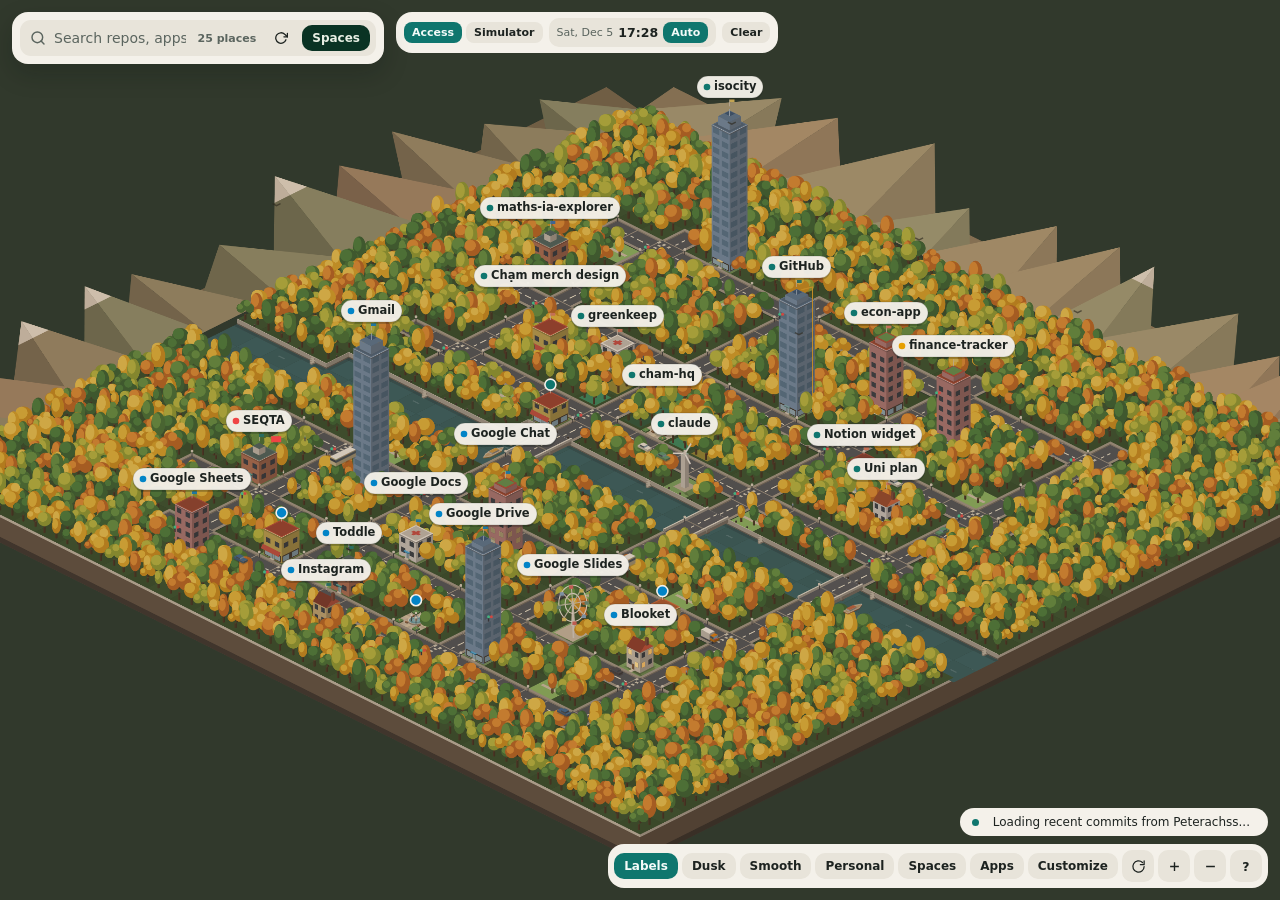
==== index.html @ 12a18b1b "fix: restore full tree coverage with stable, varied trees - Forest tiles get all five trees again (t" ====
<!DOCTYPE html>
<html lang="en">
<head>
  <meta charset="UTF-8" />
  <meta name="viewport" content="width=device-width, initial-scale=1.0, viewport-fit=cover" />
  <meta name="theme-color" content="#0f766e" />
  <title>Workspace City, GitHub &amp; Google Maps Studio</title>
  <meta name="description" content="Interactive isometric city workspace uniting GitHub repositories, Google apps, study tools, live simulation, and PWA offline support." />
  <meta property="og:title" content="Workspace City, GitHub &amp; Google Maps Studio" />
  <meta property="og:description" content="Explore GitHub repos, Google apps, live commits, bots, traffic simulation, and economy on a sharp 32x32 isometric city." />
  <meta property="og:type" content="website" />
  <link rel="manifest" href="manifest.webmanifest" />
  <link rel="dns-prefetch" href="https://docs.google.com" />
  <link rel="dns-prefetch" href="https://mail.google.com" />
  <link rel="dns-prefetch" href="https://calendar.google.com" />
  <link rel="dns-prefetch" href="https://learn.ishcmc.edu.vn" />
  <link rel="dns-prefetch" href="https://web.toddleapp.com" />
  <link rel="dns-prefetch" href="https://web.goodnotes.com" />
  <link rel="dns-prefetch" href="https://dashboard.blooket.com" />
  <link rel="dns-prefetch" href="https://github.com" />
  <link rel="dns-prefetch" href="https://econ-app-bice.vercel.app" />
  <link rel="icon" href="icon.svg" type="image/svg+xml" />
  <link rel="stylesheet" href="city.css?v=105" />
</head>
<body>
  <main class="app">
    <canvas id="stage" aria-label="Interactive workspace city map. Drag to pan, scroll to zoom, click any building or label to open it."></canvas>

    <section class="search-dock ui-chrome" aria-label="Workspace search and filters">
      <div class="search-bar">
        <svg class="search-icon" width="16" height="16" viewBox="0 0 24 24" fill="none" stroke="currentColor" stroke-width="2.2" stroke-linecap="round" stroke-linejoin="round" aria-hidden="true"><circle cx="11" cy="11" r="8"/><line x1="21" y1="21" x2="16.65" y2="16.65"/></svg>
        <input id="repoSearch" type="search" placeholder="Search repos, apps, commits..." autocomplete="off" aria-label="Search repositories, apps, commits, and issues" />
        <button id="clearSearch" class="chip icon tiny" type="button" aria-label="Clear search" hidden>
          <svg width="14" height="14" viewBox="0 0 24 24" fill="none" stroke="currentColor" stroke-width="2.2" aria-hidden="true"><line x1="18" y1="6" x2="6" y2="18"/><line x1="6" y1="6" x2="18" y2="18"/></svg>
        </button>
        <span id="repoCount" class="repo-count tnum">20 places</span>
        <button id="syncBtn" class="chip icon tiny sync-wrap" type="button" aria-label="Refresh live GitHub and weather data" title="Sync GitHub and weather">
          <svg width="14" height="14" viewBox="0 0 24 24" fill="none" stroke="currentColor" stroke-width="2.2" stroke-linecap="round" stroke-linejoin="round" aria-hidden="true"><polyline points="23 4 23 10 17 10"/><path d="M20.49 15a9 9 0 1 1-2.12-9.36L23 10"/></svg>
          <span id="notifBadge" class="notif-badge" hidden>0</span>
        </button>
        <button id="wsTopBtn" class="chip small ws-dock" type="button" title="Open your workspaces (Ctrl+K to jump anywhere)">Spaces</button>
      </div>

      <div id="searchResults" class="search-results" role="listbox" aria-label="Matching items" hidden></div>
    </section>

    <header class="sim-pill ui-chrome" aria-label="City clock, weather, and simulation status">
      <div class="mode-switch" role="group" aria-label="App mode">
        <button class="chip tiny mode-btn" type="button" data-mode="access" aria-pressed="true" title="Access mode: search, links and the city map">Access</button>
        <button class="chip tiny mode-btn" type="button" data-mode="sim" aria-pressed="false" title="Simulator mode: economy and building tools">Simulator</button>
      </div>
      <div class="sim-group">
        <span id="dateText" class="sim-meta tnum">Mon, Nov 11</span>
        <span id="clockText" class="sim-val tnum">17:24</span>
        <button id="autoTimeBtn" class="chip tiny" type="button" aria-pressed="true" title="Cycle between Auto Day/Night and Real Time clock">Auto</button>
      </div>
      <button id="weatherBtn" class="chip tiny" type="button" title="Toggle or refresh weather">Clear</button>
      <div class="sim-group sim-only">
        <span class="sim-meta">Funds</span>
        <span id="sMoney" class="sim-val tnum">$5,000</span>
      </div>
      <div class="sim-group sim-only">
        <span class="sim-meta">Pop</span>
        <span id="sPop" class="sim-val tnum">0</span>
      </div>
      <button id="econBtn" class="chip tiny sim-only" type="button" aria-expanded="false" aria-controls="econPop">Economy</button>
      <div class="speed-group sim-only" role="group" aria-label="Simulation speed">
        <button class="chip tiny speed-btn" type="button" data-speed="0" aria-pressed="false" aria-label="Pause simulation">Pause</button>
        <button class="chip tiny speed-btn" type="button" data-speed="1" aria-pressed="true">1x</button>
        <button class="chip tiny speed-btn" type="button" data-speed="2" aria-pressed="false">2x</button>
        <button class="chip tiny speed-btn" type="button" data-speed="5" aria-pressed="false">5x</button>
        <button id="stepBtn" class="chip tiny" type="button" title="Step one simulation tick">Step</button>
      </div>
    </header>


    <aside id="buildBar" class="build-bar sim-only ui-chrome" aria-label="Building tools">
      <span class="stat-label">Build</span>
      <div class="tool-grid">
        <button class="chip small tool-btn" type="button" data-tool="select" aria-pressed="true">Select</button>
        <button class="chip small tool-btn" type="button" data-tool="road" aria-pressed="false">Road $20</button>
        <button class="chip small tool-btn" type="button" data-tool="house" aria-pressed="false">Villa $120</button>
        <button class="chip small tool-btn" type="button" data-tool="shop" aria-pressed="false">Studio $200</button>
        <button class="chip small tool-btn" type="button" data-tool="apt" aria-pressed="false">Apts $400</button>
        <button class="chip small tool-btn" type="button" data-tool="office" aria-pressed="false">Tower $800</button>
        <button class="chip small tool-btn" type="button" data-tool="park" aria-pressed="false">Park $60</button>
        <button class="chip small tool-btn" type="button" data-tool="forest" aria-pressed="false">Trees $15</button>
        <button class="chip small tool-btn" type="button" data-tool="upgrade" aria-pressed="false">Upgrade</button>
        <button class="chip small tool-btn" type="button" data-tool="bulldoze" aria-pressed="false">Bulldoze</button>
      </div>
      <p id="buildHint" class="build-hint">Pick a tool, then click or drag on the map.</p>
    </aside>

    <div id="commitTicker" class="ticker-bar ui-chrome" aria-label="Live GitHub commit feed">
      <span class="ticker-dot" aria-hidden="true"></span>
      <button id="tickerLink" class="ticker-btn" type="button">Loading recent commits from Peterachss...</button>
    </div>

    <div id="launchPop" class="launch-pop ui-chrome" data-open="false" role="dialog" aria-label="Open Google and study apps">
      <p id="launchNote" class="stat-label"></p>
      <div id="launchGrid" class="launch-grid"></div>
    </div>

    <section class="map-controls ui-chrome" aria-label="Map, camera, and workspace tools">
      <button id="labelsBtn" class="chip small" type="button" aria-pressed="true">Labels</button>
      <button id="lightBtn" class="chip small" type="button" title="Switch between Dusk, Day and Night">Dusk</button>
      <button id="smoothBarBtn" class="chip small" type="button" aria-pressed="false" title="Smooth mode: steady 30 fps and lighter graphics. Use if the map stutters.">Smooth</button>
      <button id="acctBtn" class="chip small" type="button" aria-pressed="false" title="Switch Google account">Personal</button>
      <button id="wsBtn" class="chip small" type="button" aria-expanded="false" aria-controls="wsPop" title="Workspaces: saved links, tasks and notes (Ctrl+K to jump anywhere)">Spaces</button>
      <button id="launchBtn" class="chip small" type="button" aria-expanded="false" aria-controls="launchPop">Apps</button>
      <button id="customBtn" class="chip small" type="button" aria-expanded="false" aria-controls="customPop">Customize</button>
      <button id="rotBtn" class="chip icon" type="button" aria-label="Rotate map 90 degrees" title="Rotate view (R / Q)">
        <svg width="15" height="15" viewBox="0 0 24 24" fill="none" stroke="currentColor" stroke-width="2" stroke-linecap="round" stroke-linejoin="round" aria-hidden="true"><path d="M21 12a9 9 0 1 1-2.64-6.36"/><polyline points="21 3 21 9 15 9"/></svg>
      </button>
      <button id="zoomIn" class="chip icon" type="button" aria-label="Zoom in" title="Zoom in (+)">
        <svg width="15" height="15" viewBox="0 0 24 24" fill="none" stroke="currentColor" stroke-width="2.2" aria-hidden="true"><line x1="12" y1="5" x2="12" y2="19"/><line x1="5" y1="12" x2="19" y2="12"/></svg>
      </button>
      <button id="zoomOut" class="chip icon" type="button" aria-label="Zoom out" title="Zoom out (-)">
        <svg width="15" height="15" viewBox="0 0 24 24" fill="none" stroke="currentColor" stroke-width="2.2" aria-hidden="true"><line x1="5" y1="12" x2="19" y2="12"/></svg>
      </button>
      <button id="helpBtn" class="chip icon" type="button" aria-label="Keyboard shortcuts" title="Shortcuts (?)">?</button>
    </section>

    <button id="exitPhotoBtn" class="chip primary exit-photo" type="button" hidden>Exit photo mode</button>

    <aside id="inspectCard" class="pop inspect-card ui-chrome" role="dialog" aria-label="Building workspace" data-open="false">
      <div class="inspect-head">
        <div class="inspect-title-wrap">
          <h2 id="inspTitle">Workspace</h2>
          <p id="inspSub" class="insp-sub"></p>
        </div>
        <button id="inspClose" class="chip icon tiny" type="button" aria-label="Close workspace panel">
          <svg width="15" height="15" viewBox="0 0 24 24" fill="none" stroke="currentColor" stroke-width="2.2" aria-hidden="true"><line x1="18" y1="6" x2="6" y2="18"/><line x1="6" y1="6" x2="18" y2="18"/></svg>
        </button>
      </div>

      <p id="inspDesc" class="insp-body"></p>

      <div id="accountRow" class="account-row" hidden>
        <span class="stat-label">Google account</span>
        <div class="acct-pills" role="group" aria-label="Account index">
          <button class="chip tiny acct-btn" type="button" data-acct="0">Personal</button>
          <button class="chip tiny acct-btn" type="button" data-acct="1">School</button>
        </div>
        <span id="acctNote" class="stat-label"></span>
      </div>

      <div class="insp-actions-primary">
        <a id="inspWeb" class="chip small primary link-btn" href="#" target="_blank" rel="noopener noreferrer">Open live site</a>
        <a id="inspEditor" class="chip small link-btn" href="#" target="_blank" rel="noopener noreferrer">Open vscode.dev</a>
        <a id="inspGit" class="chip small link-btn" href="#" target="_blank" rel="noopener noreferrer">GitHub</a>
        <button id="inspCopy" class="chip small" type="button">Copy link</button>
        <button id="inspCutBtn" class="chip small" type="button" aria-pressed="false">Cutaway</button>
        <button id="inspEditBtn" class="chip small" type="button" aria-expanded="false" aria-controls="inspEditBox">Edit</button>
      </div>

      <form id="inspEditBox" class="edit-box" hidden>
        <div class="edit-grid">
          <label class="edit-field">
            <span class="stat-label">Label name</span>
            <input id="editName" class="field-input" type="text" required />
          </label>
          <label class="edit-field">
            <span class="stat-label">Main URL</span>
            <input id="editWeb" class="field-input" type="url" placeholder="https://..." />
          </label>
          <label class="edit-field">
            <span class="stat-label">Quick URL</span>
            <input id="editAlt" class="field-input" type="url" placeholder="https://..." />
          </label>
          <div class="field-row">
            <label class="edit-field grow">
              <span class="stat-label">Building style</span>
              <select id="editStyle" class="repo-select">
                <option value="office">Tower</option>
                <option value="apt">Vault Tower</option>
                <option value="school">Research Hall</option>
                <option value="clinic">Terrace Hub</option>
                <option value="shop">Studio</option>
                <option value="plaza">Civic Plaza</option>
                <option value="house">Villa</option>
                <option value="windmill">Lab Mill</option>
                <option value="wheel">Wheel Studio</option>
              </select>
            </label>
            <label class="edit-field">
              <span class="stat-label">Color</span>
              <input id="editColor" class="color-input" type="color" value="#7fa6c9" />
            </label>
          </div>
          <div class="field-row">
            <button id="editSaveBtn" class="chip small primary" type="submit">Save</button>
            <button id="editResetColor" class="chip small" type="button">Default color</button>
            <button id="editDeleteBtn" class="chip small danger" type="button" hidden>Remove</button>
          </div>
        </div>
      </form>

      <div id="inspMetrics" class="metrics-strip"></div>

      <div class="tabs-bar four" role="tablist" aria-label="Workspace details">
        <button class="tab-btn" type="button" role="tab" data-tab="overview" aria-selected="true">Overview</button>
        <button id="tab2Btn" class="tab-btn" type="button" role="tab" data-tab="second" aria-selected="false">Activity</button>
        <button id="tab3Btn" class="tab-btn" type="button" role="tab" data-tab="third" aria-selected="false">Files</button>
        <button id="tab4Btn" class="tab-btn" type="button" role="tab" data-tab="fourth" aria-selected="false">Issues</button>
      </div>

      <div id="tabOverview" class="tab-panel" role="tabpanel">
        <div id="localStudyBox" class="custom-group" hidden></div>

        <div class="bots-box">
          <div class="bots-head">
            <span class="stat-label">Active bots</span>
            <span id="botsLive" class="bots-live">Live</span>
          </div>
          <div id="inspBots" class="bots-list"></div>
        </div>

        <div id="langBarBox" class="custom-group" hidden>
          <span class="stat-label">Language breakdown</span>
          <div id="langBar" class="lang-bar"></div>
          <div id="langLegend" class="lang-legend"></div>
        </div>

        <div id="sparkBox" class="custom-group" hidden>
          <span class="stat-label">Recent commit cadence</span>
          <div id="sparkWrap"></div>
        </div>

        <div id="inspCloneBox" class="clone-box">
          <span class="stat-label">Quick clone</span>
          <code id="inspCloneCode" class="clone-code"></code>
        </div>
      </div>

      <div id="tabSecond" class="tab-panel" role="tabpanel" hidden>
        <div id="branchBar" class="field-row" hidden>
          <label class="edit-field grow">
            <span class="stat-label">Branch</span>
            <select id="branchSelect" class="repo-select"></select>
          </label>
        </div>
        <div id="inspSecondList" class="detail-list"></div>
      </div>

      <div id="tabThird" class="tab-panel" role="tabpanel" hidden>
        <form id="pinBookmarkForm" class="bookmark-form" hidden>
          <input id="bmLabel" class="field-input" type="text" placeholder="Pin label (e.g. Bio IA draft)" required />
          <input id="bmUrl" class="field-input" type="url" placeholder="https://docs.google.com/..." required />
          <button class="chip small primary" type="submit">Pin</button>
        </form>
        <div id="readmeBox" class="readme-box" hidden></div>
        <div id="inspThirdList" class="detail-list"></div>
      </div>

      <div id="tabFourth" class="tab-panel" role="tabpanel" hidden>
        <form id="deadlineForm" class="bookmark-form" hidden>
          <input id="dlTitle" class="field-input" type="text" placeholder="Homework / deadline..." required />
          <input id="dlDate" class="field-input" type="text" placeholder="Due (e.g. Thu 14)" required />
          <button class="chip small primary" type="submit">Add flag</button>
        </form>
        <div id="inspFourthList" class="detail-list"></div>
      </div>
    </aside>

    <section id="econPop" class="pop side-pop ui-chrome" role="dialog" aria-label="Economy, needs, goals, and events" data-open="false">
      <div class="inspect-head">
        <h2>City simulation &amp; economy</h2>
        <button class="chip icon tiny pop-close" data-target="econPop" data-btn="econBtn" type="button" aria-label="Close economy panel">
          <svg width="14" height="14" viewBox="0 0 24 24" fill="none" stroke="currentColor" stroke-width="2.2" aria-hidden="true"><line x1="18" y1="6" x2="6" y2="18"/><line x1="6" y1="6" x2="18" y2="18"/></svg>
        </button>
      </div>
      <div id="econStats" class="detail-list"></div>
      <div id="needsMeters" class="custom-group"></div>
      <div id="eventCard" class="custom-group" hidden></div>
      <div class="custom-group">
        <span class="stat-label">Bot productivity leaderboard</span>
        <div id="leaderboardList" class="detail-list"></div>
      </div>
      <div class="custom-group">
        <span class="stat-label">City goals &amp; achievements</span>
        <div id="goalsList" class="detail-list"></div>
      </div>
      <div class="custom-group">
        <span class="stat-label">Disasters &amp; dispatch</span>
        <div class="field-row">
          <button class="chip tiny danger disaster-btn" type="button" data-disaster="storm">Storm</button>
          <button class="chip tiny danger disaster-btn" type="button" data-disaster="power">Power cut</button>
          <button class="chip tiny danger disaster-btn" type="button" data-disaster="bugs">Bug alert</button>
          <button id="repairBtn" class="chip tiny primary" type="button">Dispatch truck</button>
        </div>
      </div>
    </section>

    <section id="citiesPop" class="pop side-pop ui-chrome" role="dialog" aria-label="Saved cities, sharing, and exports" data-open="false">
      <div class="inspect-head">
        <h2>Cities &amp; export</h2>
        <button class="chip icon tiny pop-close" data-target="citiesPop" data-btn="citiesBtn" type="button" aria-label="Close cities panel">
          <svg width="14" height="14" viewBox="0 0 24 24" fill="none" stroke="currentColor" stroke-width="2.2" aria-hidden="true"><line x1="18" y1="6" x2="6" y2="18"/><line x1="6" y1="6" x2="18" y2="18"/></svg>
        </button>
      </div>
      <div id="slotList" class="detail-list"></div>
      <div class="more-grid">
        <button id="shareLinkBtn" class="chip small primary" type="button">Copy share link</button>
        <button id="pngBtn" class="chip small" type="button">PNG screenshot</button>
        <button id="pngTransBtn" class="chip small" type="button">Transparent PNG</button>
        <button id="timelapseBtn" class="chip small" type="button">Record timelapse</button>
        <button id="exportBtn" class="chip small" type="button">Export JSON</button>
        <button id="importBtn" class="chip small" type="button">Import JSON</button>
        <button id="resetBtn" class="chip small danger" type="button">Reset layout</button>
        <input id="importFile" type="file" accept=".json,application/json" hidden />
      </div>
    </section>

    <section id="customPop" class="pop side-pop ui-chrome" role="dialog" aria-label="Customize workspace city" data-open="false">
      <div class="inspect-head">
        <h2>Customize &amp; look</h2>
        <button class="chip icon tiny pop-close" data-target="customPop" data-btn="customBtn" type="button" aria-label="Close customize panel">
          <svg width="14" height="14" viewBox="0 0 24 24" fill="none" stroke="currentColor" stroke-width="2.2" aria-hidden="true"><line x1="18" y1="6" x2="6" y2="18"/><line x1="6" y1="6" x2="18" y2="18"/></svg>
        </button>
      </div>
      <div class="custom-group">
        <span class="stat-label">Map theme</span>
        <div id="themeRow" class="theme-grid" role="group" aria-label="Map biome themes">
          <button class="filter-chip theme-btn" type="button" data-theme="dark" aria-pressed="false">Dark</button>
          <button class="filter-chip theme-btn" type="button" data-theme="forest" aria-pressed="false">Forest</button>
          <button class="filter-chip theme-btn" type="button" data-theme="autumn" aria-pressed="true">Autumn</button>
          <button class="filter-chip theme-btn" type="button" data-theme="sakura" aria-pressed="false">Sakura</button>
          <button class="filter-chip theme-btn" type="button" data-theme="desert" aria-pressed="false">Desert</button>
          <button class="filter-chip theme-btn" type="button" data-theme="snow" aria-pressed="false">Snow</button>
        </div>
      </div>

      <div class="custom-group">
        <span class="stat-label">Time of day</span>
        <input id="clockSlider" type="range" min="0" max="24" step="0.05" value="17.4" aria-label="Adjust time of day" />
        <div class="more-grid">
          <button id="realTimeBtn" class="chip small" type="button" aria-pressed="false">Real-time clock</button>
          <button id="localWeatherBtn" class="chip small" type="button">Local weather</button>
        </div>
      </div>

      <div class="custom-group">
        <span class="stat-label">Google accounts</span>
        <label class="edit-field"><span class="stat-label">Personal Google email</span>
          <input id="acctEmailP" class="field-input" type="email" placeholder="you@gmail.com" autocomplete="off" /></label>
        <label class="edit-field"><span class="stat-label">School Google email</span>
          <input id="acctEmailS" class="field-input" type="email" placeholder="you@school.edu" autocomplete="off" /></label>
        <p class="stat-label">Saved only in this browser. Makes Personal and School always open the right account.</p>
        <div class="more-grid">
          <button id="swapAcctBtn" class="chip small" type="button" aria-pressed="false" title="Turn on if your personal Google account is the second one you signed in to in this browser">Personal is my 2nd sign-in</button>
        </div>
      </div>

      <div class="custom-group">
        <span class="stat-label">Accessibility &amp; audio</span>
        <div class="more-grid">
          <button id="darkModeBtn" class="chip small" type="button" aria-pressed="false">Dark UI</button>
          <button id="cbModeBtn" class="chip small" type="button" aria-pressed="false">Color-blind</button>
          <button id="largeTextBtn" class="chip small" type="button" aria-pressed="false">Larger text</button>
          <button id="ghostBtn" class="chip small" type="button" aria-pressed="false">Ghost town</button>
          <button id="smoothBtn" class="chip small" type="button" aria-pressed="false" title="Steady 30 fps with lighter graphics. Use if the map stutters.">Smooth mode</button>
          <button id="agentsBtn" class="chip small" type="button" aria-pressed="true">Agents &amp; traffic</button>
          <button id="soundBtn" class="chip small" type="button" aria-pressed="false">Sound off</button>
          <button id="musicBtn" class="chip small" type="button" aria-pressed="false">Calm music</button>
          <button id="heatBtn" class="chip small" type="button" aria-pressed="true">Commit heatmap</button>
        </div>
      </div>

      <form id="addPlaceForm" class="custom-group">
        <span class="stat-label">Add building shortcut to map</span>
        <input id="addName" class="field-input" type="text" placeholder="Name (e.g. Google Drive)" required />
        <input id="addUrl" class="field-input" type="url" placeholder="URL (https://drive.google.com)" required />
        <div class="field-row">
          <select id="addDistrict" class="repo-select" aria-label="District bank">
            <option value="google">South Bank (Study)</option>
            <option value="github">North Bank (Projects)</option>
          </select>
          <select id="addBuilding" class="repo-select" aria-label="Building style">
            <option value="office">Tower</option>
            <option value="school">Research Hall</option>
            <option value="clinic">Terrace Hub</option>
            <option value="shop">Studio</option>
            <option value="plaza">Civic Plaza</option>
            <option value="house">Villa</option>
          </select>
        </div>
        <button class="chip small primary" type="submit">Add to city</button>
      </form>
    </section>

    <section id="comparePop" class="pop compare-pop ui-chrome" role="dialog" aria-label="Compare two repositories" data-open="false">
      <div class="inspect-head">
        <h2>Compare two repositories</h2>
        <button class="chip icon tiny pop-close" data-target="comparePop" data-btn="compareBtn" type="button" aria-label="Close compare panel">
          <svg width="14" height="14" viewBox="0 0 24 24" fill="none" stroke="currentColor" stroke-width="2.2" aria-hidden="true"><line x1="18" y1="6" x2="6" y2="18"/><line x1="6" y1="6" x2="18" y2="18"/></svg>
        </button>
      </div>
      <div class="field-row">
        <select id="cmpA" class="repo-select" aria-label="First repository"></select>
        <select id="cmpB" class="repo-select" aria-label="Second repository"></select>
      </div>
      <div id="cmpGrid" class="cmp-grid"></div>
    </section>

    <section id="helpPop" class="pop side-pop ui-chrome" role="dialog" aria-label="Keyboard shortcuts" data-open="false">
      <div class="inspect-head">
        <h2>Keyboard shortcuts</h2>
        <button class="chip icon tiny pop-close" data-target="helpPop" data-btn="helpBtn" type="button" aria-label="Close shortcuts panel">
          <svg width="14" height="14" viewBox="0 0 24 24" fill="none" stroke="currentColor" stroke-width="2.2" aria-hidden="true"><line x1="18" y1="6" x2="6" y2="18"/><line x1="6" y1="6" x2="18" y2="18"/></svg>
        </button>
      </div>
      <div id="helpList" class="detail-list"></div>
    </section>

    <section id="wsPop" class="wsn" role="dialog" aria-label="Workspaces" data-open="false">
      <aside id="wsSide" class="wsn-side"></aside>
      <div class="wsn-mainwrap"><div id="wsBody" class="wsn-body"></div></div>
      <button id="wsClose" class="wsn-close" type="button" aria-label="Close workspaces">x</button>
    </section>
    <div id="wsPalette" class="ws-palette" hidden role="dialog" aria-label="Command palette">
      <div class="ws-palbox ui-chrome">
        <input id="wsPalInput" type="text" autocomplete="off" placeholder="Jump to a workspace, link, building or action" aria-label="Command palette" />
        <div id="wsPalList" class="ws-pallist" role="listbox"></div>
      </div>
    </div>

    <div id="carToast" class="car-toast ui-chrome" role="status" hidden></div>
    <div id="tip" class="tip ui-chrome" role="status" hidden></div>
  </main>
  <script src="catalog.js?v=105"></script>
  <script src="city.js?v=105"></script>
  <script src="workspaces.js?v=105"></script>
</body>
</html>
---- city.css ----
:root {
  --surface: #f4f1ea;
  --surface-2: #e8e4da;
  --surface-3: #dcd7ca;
  --ink: #1d2320;
  --ink-muted: #5b655f;
  --accent: #0f766e;
  --accent-ink: #f4fbf9;
  --danger: #b4513f;
  --warn: #d9a21f;
  --ease: cubic-bezier(0.23, 1, 0.32, 1);
  --ui-scale: 1;
  font-family: system-ui, -apple-system, "Segoe UI", sans-serif;
  color: var(--ink);
}

:root[data-dark="true"] {
  --surface: #333D29;
  --surface-2: #3b4530;
  --surface-3: #414833;
  --ink: #E4E6D2;
  --ink-muted: #B6AD90;
  --accent: #A4AC86;
  --accent-ink: #2a3322;
  --danger: #936639;
  --warn: #A68A64;
}

/* dark UI: dark panels, plain dark buttons; teal fill = selected / on / main action */
:root[data-dark="true"] body { background: #262d1e; color: var(--ink); }
:root[data-dark="true"] .chip,
:root[data-dark="true"] .filter-chip,
:root[data-dark="true"] .edition-btn,
:root[data-dark="true"] .tab-btn,
:root[data-dark="true"] .preset-btn { background: #414833; color: #E4E6D2; box-shadow: none; }
:root[data-dark="true"] .chip:hover,
:root[data-dark="true"] .filter-chip:hover,
:root[data-dark="true"] .tab-btn:hover { background: #565e3f; }
:root[data-dark="true"] .chip[aria-pressed="true"],
:root[data-dark="true"] .chip.primary,
:root[data-dark="true"] .filter-chip[aria-pressed="true"],
:root[data-dark="true"] .tab-btn[aria-selected="true"],
:root[data-dark="true"] .edition-btn[aria-selected="true"] { background: #A4AC86; color: #2a3322; font-weight: 700; box-shadow: none; }
:root[data-dark="true"] .chip:disabled { opacity: 0.5; }
:root[data-dark="true"] .pop,
:root[data-dark="true"] .inspect-card,
:root[data-dark="true"] .search-dock,
:root[data-dark="true"] .sim-pill,
:root[data-dark="true"] .map-controls,
:root[data-dark="true"] .build-bar { background: #333D29; color: #E4E6D2; border-color: rgba(255, 255, 255, 0.07); }
:root[data-dark="true"] .search-bar,
:root[data-dark="true"] .search-results,
:root[data-dark="true"] .metrics-strip > *,
:root[data-dark="true"] .detail-row,
:root[data-dark="true"] .bot-row,
:root[data-dark="true"] .tabs-bar,
:root[data-dark="true"] .account-row,
:root[data-dark="true"] .field-input,
:root[data-dark="true"] select { background: #3b4530; color: #E4E6D2; }
:root[data-dark="true"] .insp-body, :root[data-dark="true"] .detail-sub, :root[data-dark="true"] .stat-label { color: #B6AD90; }
:root[data-dark="true"] input::placeholder { color: #94987b; }

:root[data-cb="true"] {
  --accent: #0072b2;
  --accent-ink: #f4f9fd;
  --danger: #d55e00;
  --warn: #e69f00;
}

:root[data-large="true"] {
  --ui-scale: 1.12;
}

* { box-sizing: border-box; margin: 0; }
[hidden] { display: none !important; }

html, body { height: 100%; overflow: hidden; background: #162b1f; }

.app {
  position: relative;
  height: 100dvh;
  width: 100%;
  padding: env(safe-area-inset-top) env(safe-area-inset-right) env(safe-area-inset-bottom) env(safe-area-inset-left);
  font-size: calc(13px * var(--ui-scale));
}

:root[data-photo="true"] .ui-chrome {
  opacity: 0 !important;
  pointer-events: none !important;
}

.exit-photo {
  position: absolute;
  top: max(12px, env(safe-area-inset-top));
  right: 12px;
  z-index: 8;
}

#stage {
  position: absolute;
  inset: 0;
  width: 100%;
  height: 100%;
  display: block;
  touch-action: none;
  cursor: grab;
}

.tnum, .stat-value { font-variant-numeric: tabular-nums; }

.search-dock, .sim-pill, .minimap-box, .ticker-bar, .map-controls, .tip, .car-toast, .pop {
  position: absolute;
  background: var(--surface);
  color: var(--ink);
  border-radius: 16px;
  transition: opacity 200ms var(--ease), transform 180ms var(--ease);
}

.search-dock {
  top: max(12px, env(safe-area-inset-top));
  left: 12px;
  width: 372px;
  max-width: calc(100% - 24px);
  padding: 8px;
  display: grid;
  gap: 6px;
  z-index: 4;
  box-shadow: 0 10px 24px rgba(10, 18, 14, 0.22);
}

.search-bar {
  display: flex;
  align-items: center;
  gap: 6px;
  background: var(--surface-2);
  border-radius: 11px;
  padding: 4px 6px 4px 10px;
}

.search-icon { color: var(--ink-muted); flex-shrink: 0; }

#repoSearch {
  appearance: none;
  border: 0;
  background: transparent;
  font: inherit;
  font-size: calc(14px * var(--ui-scale));
  color: var(--ink);
  width: 100%;
  min-width: 0;
  padding: 6px 2px;
}

#repoSearch::placeholder { color: var(--ink-muted); }
#repoSearch:focus { outline: none; }
#repoSearch::-webkit-search-cancel-button { display: none; }

.repo-count {
  font-size: calc(11px * var(--ui-scale));
  font-weight: 600;
  color: var(--ink-muted);
  white-space: nowrap;
  padding: 0 4px;
}

.sync-wrap { position: relative; }

.notif-badge {
  position: absolute;
  top: -4px;
  right: -4px;
  min-width: 15px;
  height: 15px;
  padding: 0 3px;
  border-radius: 99px;
  background: var(--danger);
  color: #fff;
  font-size: 9px;
  font-weight: 700;
  display: grid;
  place-items: center;
  font-variant-numeric: tabular-nums;
}

.filter-row {
  display: flex;
  flex-wrap: wrap;
  gap: 4px;
}

.filter-chip {
  appearance: none;
  border: 0;
  font: inherit;
  font-size: calc(11.5px * var(--ui-scale));
  font-weight: 600;
  color: var(--ink-muted);
  background: var(--surface-2);
  padding: 5px 9px;
  border-radius: 99px;
  cursor: pointer;
  transition: transform 120ms var(--ease), background-color 120ms var(--ease), color 120ms var(--ease);
}

.filter-chip[aria-pressed="true"] {
  background: var(--accent);
  color: var(--accent-ink);
}

.filter-chip:active { transform: scale(0.97); }

.search-results {
  display: grid;
  gap: 4px;
  max-height: min(300px, 42dvh);
  overflow-y: auto;
  padding-top: 2px;
}

.search-item {
  appearance: none;
  border: 0;
  font: inherit;
  text-align: left;
  width: 100%;
  display: grid;
  grid-template-columns: 10px 1fr auto;
  gap: 8px;
  align-items: center;
  padding: 8px 10px;
  background: var(--surface-2);
  border-radius: 10px;
  cursor: pointer;
  color: var(--ink);
  transition: background-color 120ms var(--ease), transform 120ms var(--ease);
}

.search-item:active { transform: scale(0.99); }
.search-item[aria-selected="true"] { background: var(--surface-3); }
.search-dot { width: 8px; height: 8px; border-radius: 99px; background: var(--accent); }
.search-dot.priv { background: var(--warn); }
.search-main { min-width: 0; display: grid; gap: 1px; }
.search-title { font-size: calc(13px * var(--ui-scale)); font-weight: 650; white-space: nowrap; overflow: hidden; text-overflow: ellipsis; }
.search-sub { font-size: calc(11px * var(--ui-scale)); color: var(--ink-muted); white-space: nowrap; overflow: hidden; text-overflow: ellipsis; }
.search-tag { font-size: calc(11px * var(--ui-scale)); font-weight: 600; color: var(--accent); white-space: nowrap; }

.sim-pill {
  top: max(12px, env(safe-area-inset-top));
  left: 396px;
  right: 12px;
  width: max-content;
  max-width: calc(100% - 408px);
  display: flex;
  align-items: center;
  gap: 6px;
  padding: 6px 8px;
  overflow-x: auto;
  z-index: 3;
}

.sim-group {
  display: flex;
  align-items: center;
  gap: 5px;
  padding: 4px 8px;
  background: var(--surface-2);
  border-radius: 10px;
  white-space: nowrap;
}

.sim-meta { font-size: calc(11px * var(--ui-scale)); color: var(--ink-muted); }
.sim-val { font-size: calc(12.5px * var(--ui-scale)); font-weight: 650; }
.speed-group, .preset-group, .acct-pills { display: flex; align-items: center; gap: 3px; }

.minimap-box {
  bottom: max(12px, env(safe-area-inset-bottom));
  left: 12px;
  padding: 5px;
  z-index: 3;
  box-shadow: 0 8px 20px rgba(10, 18, 14, 0.22);
}

#minimap {
  display: block;
  border-radius: 11px;
  cursor: pointer;
}

.ticker-bar {
  bottom: calc(max(12px, env(safe-area-inset-bottom)) + 52px);
  right: 12px;
  max-width: min(520px, calc(100% - 24px));
  display: flex;
  align-items: center;
  gap: 8px;
  padding: 6px 12px;
  z-index: 2;
}

.ticker-dot {
  width: 7px;
  height: 7px;
  border-radius: 99px;
  background: var(--accent);
  flex-shrink: 0;
  animation: botPulse 1.6s ease-in-out infinite;
}

.ticker-btn {
  appearance: none;
  border: 0;
  background: transparent;
  font: inherit;
  font-size: calc(12px * var(--ui-scale));
  color: var(--ink);
  text-align: left;
  cursor: pointer;
  white-space: nowrap;
  overflow: hidden;
  text-overflow: ellipsis;
}

.map-controls {
  bottom: max(12px, env(safe-area-inset-bottom));
  right: 12px;
  display: flex;
  align-items: center;
  gap: 4px;
  padding: 6px;
  max-width: calc(100% - 24px);
  overflow-x: auto;
  z-index: 3;
}

.chip {
  appearance: none;
  border: 0;
  font: inherit;
  font-size: calc(12.5px * var(--ui-scale));
  font-weight: 600;
  color: var(--ink);
  background: var(--surface-2);
  padding: 7px 11px;
  border-radius: 10px;
  cursor: pointer;
  white-space: nowrap;
  transition: transform 120ms var(--ease), background-color 120ms var(--ease);
}

.chip:active { transform: scale(0.97); }
.chip.icon { width: 32px; height: 32px; padding: 0; display: grid; place-items: center; flex-shrink: 0; }
.chip.icon.tiny { width: 26px; height: 26px; border-radius: 8px; flex-shrink: 0; }
.chip.tiny { padding: 4px 8px; font-size: calc(11px * var(--ui-scale)); border-radius: 8px; }
.chip.small { padding: 6px 10px; font-size: calc(12px * var(--ui-scale)); }
.chip[aria-pressed="true"], .chip.primary { background: var(--accent); color: var(--accent-ink); }
.chip.danger { background: var(--danger); color: #fff; }
.chip:disabled { opacity: 0.4; cursor: default; transform: none; }
.link-btn { text-decoration: none; display: inline-flex; align-items: center; gap: 5px; }

@media (hover: hover) and (pointer: fine) {
  .chip:hover:not([aria-pressed="true"]):not(:disabled):not(.primary):not(.danger) { background: var(--surface-3); }
  .chip.primary:hover { opacity: 0.92; }
  .filter-chip:hover:not([aria-pressed="true"]) { background: var(--surface-3); }
  .search-item:hover, .detail-row:hover { background: var(--surface-3); }
}

.tip, .car-toast {
  top: 0;
  left: 0;
  pointer-events: none;
  padding: 7px 11px;
  font-size: calc(12px * var(--ui-scale));
  line-height: 1.4;
  max-width: 260px;
  text-wrap: pretty;
  z-index: 6;
}

.car-toast {
  top: max(62px, calc(env(safe-area-inset-top) + 54px));
  left: 50%;
  transform: translateX(-50%);
  pointer-events: auto;
  max-width: 340px;
  box-shadow: 0 8px 22px rgba(10, 18, 14, 0.22);
}

.pop {
  padding: 14px;
  display: grid;
  gap: 10px;
  z-index: 5;
  opacity: 0;
  pointer-events: none;
  box-shadow: 0 12px 28px rgba(10, 18, 14, 0.24);
  transition: transform 180ms var(--ease), opacity 180ms var(--ease);
}

.pop[data-open="true"] {
  opacity: 1;
  transform: scale(1) translateY(0);
  pointer-events: auto;
}

.side-pop {
  bottom: calc(max(12px, env(safe-area-inset-bottom)) + 54px);
  right: 12px;
  width: 348px;
  max-width: calc(100% - 24px);
  max-height: calc(100dvh - 130px);
  overflow-y: auto;
  transform-origin: bottom right;
  transform: scale(0.95) translateY(4px);
}

.compare-pop {
  top: max(64px, calc(env(safe-area-inset-top) + 52px));
  left: 50%;
  width: 560px;
  max-width: calc(100% - 24px);
  max-height: calc(100dvh - 140px);
  overflow-y: auto;
  transform-origin: top center;
  transform: translateX(-50%) scale(0.96);
}

.compare-pop[data-open="true"] { transform: translateX(-50%) scale(1); }
.cmp-grid { display: grid; grid-template-columns: 1fr 1fr; gap: 8px; }
.cmp-col { display: grid; gap: 6px; padding: 10px; background: var(--surface-2); border-radius: 11px; align-content: start; }

.custom-group, .edit-box {
  display: grid;
  gap: 7px;
  padding: 10px;
  background: var(--surface-2);
  border-radius: 11px;
}

.theme-grid {
  display: grid;
  grid-template-columns: repeat(4, 1fr);
  gap: 4px;
}

.field-input {
  appearance: none;
  font: inherit;
  font-size: calc(13px * var(--ui-scale));
  color: var(--ink);
  background: var(--surface);
  border: 1px solid var(--surface-3);
  border-radius: 8px;
  padding: 7px 9px;
  width: 100%;
  min-width: 0;
}

.color-input {
  width: 44px;
  height: 32px;
  border: 1px solid var(--surface-3);
  border-radius: 8px;
  background: var(--surface);
  cursor: pointer;
  padding: 2px;
}

#clockSlider { width: 100%; accent-color: var(--accent); }
.field-row { display: flex; align-items: end; gap: 6px; flex-wrap: wrap; }
.field-row .grow, .grow { flex: 1; min-width: 0; }
.more-grid { display: grid; grid-template-columns: 1fr 1fr; gap: 6px; }

.inspect-card {
  top: max(62px, calc(env(safe-area-inset-top) + 52px));
  right: 12px;
  width: 404px;
  max-width: calc(100% - 24px);
  max-height: calc(100dvh - 154px);
  overflow-y: auto;
  align-content: start;
  transform-origin: top right;
  transform: scale(0.96) translateY(-4px);
}

.inspect-head { display: flex; align-items: flex-start; justify-content: space-between; gap: 10px; }
.inspect-head h2 { font-size: calc(17px * var(--ui-scale)); font-weight: 700; text-wrap: balance; word-break: break-word; }
.inspect-title-wrap { min-width: 0; }
.insp-sub { font-size: calc(12px * var(--ui-scale)); color: var(--ink-muted); margin-top: 2px; font-variant-numeric: tabular-nums; }
.insp-body { font-size: calc(13px * var(--ui-scale)); line-height: 1.45; color: var(--ink-muted); text-wrap: pretty; }

.account-row {
  display: flex;
  align-items: center;
  justify-content: space-between;
  gap: 8px;
  padding: 6px 9px;
  background: var(--surface-2);
  border-radius: 10px;
}

.insp-actions-primary { display: flex; flex-wrap: wrap; gap: 5px; }
.edit-grid { display: grid; gap: 8px; }
.edit-field { display: grid; gap: 4px; }

.metrics-strip {
  display: grid;
  grid-template-columns: repeat(4, 1fr);
  gap: 6px;
}

.metric-cell {
  background: var(--surface-2);
  border-radius: 10px;
  padding: 7px 8px;
  display: grid;
  gap: 2px;
}

.stat-label { font-size: calc(11px * var(--ui-scale)); color: var(--ink-muted); }
.metric-val { font-size: calc(13px * var(--ui-scale)); font-weight: 650; font-variant-numeric: tabular-nums; white-space: nowrap; overflow: hidden; text-overflow: ellipsis; }

.tabs-bar {
  display: grid;
  grid-template-columns: repeat(4, 1fr);
  gap: 4px;
  background: var(--surface-2);
  padding: 4px;
  border-radius: 11px;
}

.tab-btn {
  appearance: none;
  border: 0;
  font: inherit;
  font-size: calc(11.5px * var(--ui-scale));
  font-weight: 600;
  color: var(--ink-muted);
  background: transparent;
  padding: 6px 4px;
  border-radius: 8px;
  cursor: pointer;
  transition: background-color 120ms var(--ease), color 120ms var(--ease);
}

.tab-btn[aria-selected="true"] { background: var(--surface); color: var(--ink); }
.tab-panel { display: grid; gap: 10px; }

.bots-box, .clone-box {
  display: grid;
  gap: 7px;
  padding: 10px;
  background: var(--surface-2);
  border-radius: 11px;
}

.bots-head { display: flex; align-items: center; justify-content: space-between; }
.bots-live { font-size: calc(11px * var(--ui-scale)); font-weight: 600; color: var(--accent); display: inline-flex; align-items: center; gap: 5px; }
.bots-live::before { content: ""; width: 7px; height: 7px; border-radius: 99px; background: var(--accent); }
.bots-list, .detail-list { display: grid; gap: 6px; }

.bot-item {
  display: grid;
  grid-template-columns: 14px 1fr;
  gap: 8px;
  align-items: start;
  padding: 8px 9px;
  background: var(--surface);
  border-radius: 8px;
}

.bot-dot { width: 8px; height: 8px; border-radius: 99px; margin-top: 4px; background: var(--accent); animation: botPulse 1.4s ease-in-out infinite; }
.bot-dot.busy { background: var(--warn); }
.bot-dot.err { background: var(--danger); animation: none; }
.bot-name { font-size: calc(12px * var(--ui-scale)); font-weight: 650; }
.bot-task { font-size: calc(11px * var(--ui-scale)); color: var(--ink-muted); line-height: 1.35; text-wrap: pretty; word-break: break-word; }

@keyframes botPulse {
  0%, 100% { opacity: 1; transform: scale(1); }
  50% { opacity: 0.45; transform: scale(0.85); }
}

.lang-bar { height: 8px; border-radius: 99px; overflow: hidden; display: flex; gap: 2px; }
.lang-legend { display: flex; flex-wrap: wrap; gap: 8px; font-size: 11px; color: var(--ink-muted); }

.meter { display: grid; gap: 4px; }
.meter-top { display: flex; justify-content: space-between; font-size: 12px; }
.meter-track { height: 6px; background: var(--surface); border-radius: 99px; overflow: hidden; }
.meter-fill { height: 100%; background: var(--accent); border-radius: 99px; }

.clone-code {
  display: block;
  padding: 7px 9px;
  background: var(--surface);
  border-radius: 8px;
  font-size: 11px;
  color: var(--ink);
  overflow-x: auto;
  white-space: nowrap;
}

.readme-box {
  padding: 9px 10px;
  background: var(--surface-2);
  border-radius: 10px;
  font-size: 12px;
  line-height: 1.45;
  color: var(--ink-muted);
  white-space: pre-wrap;
  max-height: 140px;
  overflow-y: auto;
}

.pomo-display {
  font-size: 26px;
  font-weight: 700;
  font-variant-numeric: tabular-nums;
}

.note-area {
  min-height: 96px;
  resize: vertical;
  font: inherit;
  font-size: 13px;
  line-height: 1.45;
}

.repo-select {
  appearance: none;
  font: inherit;
  font-size: calc(12.5px * var(--ui-scale));
  font-weight: 600;
  color: var(--ink);
  background: var(--surface) url("data:image/svg+xml,%3Csvg xmlns='http://www.w3.org/2000/svg' width='12' height='12' viewBox='0 0 24 24' fill='none' stroke='%235b655f' stroke-width='2.4' stroke-linecap='round' stroke-linejoin='round'%3E%3Cpolyline points='6 9 12 15 18 9'/%3E%3C/svg%3E") no-repeat right 10px center;
  border: 1px solid var(--surface-3);
  border-radius: 8px;
  padding: 7px 28px 7px 10px;
  cursor: pointer;
  width: 100%;
  min-width: 0;
}

.detail-row {
  display: grid;
  gap: 3px;
  padding: 8px 10px;
  background: var(--surface-2);
  border-radius: 9px;
  text-decoration: none;
  color: var(--ink);
  transition: background-color 120ms var(--ease);
}

.bookmark-row { display: grid; grid-template-columns: 1fr auto; gap: 6px; align-items: center; }
.bookmark-form { display: grid; grid-template-columns: 1fr 1fr auto; gap: 6px; }
.detail-top { display: flex; align-items: center; justify-content: space-between; gap: 8px; }
.detail-title { font-size: calc(12px * var(--ui-scale)); font-weight: 600; overflow: hidden; text-overflow: ellipsis; white-space: nowrap; }
.detail-meta { font-size: calc(11px * var(--ui-scale)); color: var(--ink-muted); font-variant-numeric: tabular-nums; flex-shrink: 0; }
.detail-sub { font-size: calc(11px * var(--ui-scale)); color: var(--ink-muted); line-height: 1.35; }
.sha { font-size: 11px; color: var(--accent); background: var(--surface); padding: 1px 5px; border-radius: 4px; }

:focus-visible { outline: 2px solid var(--accent); outline-offset: 2px; }

@media (max-width: 1120px) and (min-width: 761px) {
  .inspect-card { top: max(148px, calc(env(safe-area-inset-top) + 140px)); max-height: calc(100dvh - 220px); }
  .car-toast { top: max(148px, calc(env(safe-area-inset-top) + 140px)); }
}

@media (max-width: 960px) {
  .sim-pill { top: max(96px, calc(env(safe-area-inset-top) + 88px)); left: 12px; right: 12px; width: auto; max-width: none; }
}

@media (max-width: 760px) {
  .search-dock { left: 12px; right: 12px; width: auto; max-width: none; }
  .filter-row { flex-wrap: nowrap; overflow-x: auto; scrollbar-width: none; }
  .filter-row::-webkit-scrollbar { display: none; }
  .filter-chip { white-space: nowrap; flex-shrink: 0; }
  .sim-pill { top: max(74px, calc(env(safe-area-inset-top) + 66px)); }
  .minimap-box, #rotBtn, .preset-group, #compareBtn { display: none; }
  .ticker-bar { left: 12px; right: 12px; max-width: none; bottom: calc(max(12px, env(safe-area-inset-bottom)) + 52px); }
  .map-controls { left: 12px; right: 12px; max-width: none; }
  .side-pop { left: 12px; right: 12px; width: auto; max-width: none; transform-origin: bottom center; }
  .bookmark-form { grid-template-columns: 1fr; }
  .cmp-grid { grid-template-columns: 1fr; }
  .inspect-card {
    top: auto;
    bottom: 0;
    left: 0;
    right: 0;
    width: 100%;
    max-width: none;
    max-height: 74dvh;
    border-radius: 18px 18px 0 0;
    padding-bottom: calc(16px + env(safe-area-inset-bottom));
    transform-origin: bottom center;
    transform: translateY(14px);
  }
  .inspect-card[data-open="true"] { transform: translateY(0); }
}

@media (prefers-reduced-motion: reduce) {
  .chip, .filter-chip, .search-item, .tab-btn, .detail-row, .pop, .ui-chrome { transition: none; }
  .bot-dot, .ticker-dot { animation: none; }
}







/* modes and build tools */
:root[data-mode="access"] .sim-only { display: none !important; }
.mode-switch { display: inline-flex; gap: 4px; }
.build-bar { position: fixed; left: 12px; top: 150px; z-index: 5; width: 176px; padding: 10px; border-radius: 14px; display: grid; gap: 8px; }
.tool-grid { display: grid; grid-template-columns: 1fr 1fr; gap: 6px; }
.tool-grid .chip { justify-content: center; text-align: center; padding: 7px 6px; font-size: 11.5px; }
.build-hint { margin: 0; font-size: 11.5px; line-height: 1.35; opacity: 0.75; }
@media (max-width: 760px) { .build-bar { width: 150px; top: 150px; } }


/* readability: brighter text, slightly larger small text (olive/brown scheme) */
:root[data-dark="true"] { --ink: #F2F3E4; --ink-muted: #D2CFB5; }
:root[data-dark="true"] .insp-body,
:root[data-dark="true"] .insp-sub,
:root[data-dark="true"] .detail-sub,
:root[data-dark="true"] .stat-label,
:root[data-dark="true"] .sim-meta,
:root[data-dark="true"] .repo-count,
:root[data-dark="true"] .metric-label,
:root[data-dark="true"] .metrics-strip span { color: #D2CFB5; }
:root[data-dark="true"] .inspect-head h2,
:root[data-dark="true"] .detail-title,
:root[data-dark="true"] .sim-val,
:root[data-dark="true"] .metrics-strip b,
:root[data-dark="true"] .metrics-strip strong { color: #F7F8EC; }
:root[data-dark="true"] .chip.small, :root[data-dark="true"] .tab-btn, :root[data-dark="true"] .filter-chip { font-size: 13px; }
:root[data-dark="true"] .chip.tiny { font-size: 12.5px; }
:root[data-dark="true"] .insp-body, :root[data-dark="true"] .detail-sub { font-size: 13px; line-height: 1.45; }
:root[data-dark="true"] .stat-label { font-size: 12px; letter-spacing: 0.02em; }


/* quick account switch + app launcher */
.launch-pop { position: fixed; right: 14px; bottom: 84px; z-index: 6; width: 250px; max-width: calc(100vw - 28px); padding: 12px; border-radius: 16px; background: var(--surface); color: var(--ink); box-shadow: 0 12px 32px rgba(8, 16, 12, 0.35); display: none; gap: 8px; }
.launch-pop[data-open="true"] { display: grid; }
.launch-grid { display: grid; grid-template-columns: 1fr 1fr; gap: 6px; }
.launch-grid .chip { justify-content: center; text-align: center; text-decoration: none; }


/* keep panels from overlapping each other */
.search-dock { z-index: 9; }
body:has(#searchResults:not([hidden])) .build-bar { visibility: hidden; }
.launch-pop { bottom: 120px; }
.side-pop { max-height: calc(100dvh - 300px); }
@media (min-width: 761px) { .side-pop { max-height: calc(100dvh - 240px); } }
@media (max-width: 760px) {
  .build-bar { top: 132px; }
  #customPop, #econPop, #citiesPop, #comparePop, #helpPop { top: 132px; bottom: 128px; max-height: none; }
}
@media (min-width: 761px) {
  #customPop, #econPop, #citiesPop, #comparePop, #helpPop { top: 100px; bottom: 120px; max-height: none; }
}


/* mobile: tidy bottom bar, lift the card above it, and avoid stacked panels */
body:has(.pop[data-open="true"]) .build-bar { visibility: hidden; }
@media (max-width: 760px) {
  #zoomIn, #zoomOut, #helpBtn { display: none; }
  .inspect-card { bottom: calc(max(12px, env(safe-area-inset-bottom)) + 52px); max-height: calc(100dvh - 190px); border-radius: 18px; left: 12px; right: 12px; width: auto; padding-bottom: 16px; }
  body:has(#inspectCard[data-open="true"]) .ticker-bar { display: none; }
}

@media (max-width: 760px) { .car-toast { top: auto; bottom: calc(max(12px, env(safe-area-inset-bottom)) + 104px); } }

/* ---- Workspaces (Workona-style) ---- */
.ws-pop { position: fixed; right: 14px; top: 64px; bottom: 84px; width: 360px; max-width: calc(100vw - 28px); overflow: hidden; grid-template-rows: auto 1fr; }
.ws-head-btns { display: flex; gap: 6px; align-items: center; }
.ws-body { overflow-y: auto; display: grid; gap: 10px; align-content: start; padding-right: 2px; }
.ws-tabs, .ws-actions { display: flex; flex-wrap: wrap; gap: 6px; }
.ws-add input, .ws-notes, .ws-palbox input { width: 100%; box-sizing: border-box; padding: 9px 11px; border-radius: 10px; border: 1px solid var(--surface-3); background: var(--surface-2); color: var(--ink); font: inherit; font-size: 13px; }
.ws-notes { resize: vertical; }
.ws-h { margin: 4px 0 0; font-size: 12px; letter-spacing: .06em; text-transform: uppercase; color: var(--ink-muted); }
.ws-list { display: grid; gap: 4px; }
.ws-row { display: flex; align-items: center; gap: 6px; }
.ws-main { flex: 1; min-width: 0; display: grid; text-align: left; gap: 1px; padding: 7px 10px; border-radius: 10px; border: 0; background: var(--surface-2); color: var(--ink); font: inherit; cursor: pointer; }
.ws-main:hover { background: var(--surface-3); }
.ws-title { font-size: 13px; font-weight: 600; overflow: hidden; text-overflow: ellipsis; white-space: nowrap; }
.ws-sub { font-size: 11px; color: var(--ink-muted); overflow: hidden; text-overflow: ellipsis; white-space: nowrap; }
.ws-task { flex: 1; font-size: 13px; }
.ws-task.done { text-decoration: line-through; color: var(--ink-muted); }
.ws-empty { margin: 0; font-size: 12px; color: var(--ink-muted); padding: 6px 2px; }
.ws-foot { margin-top: 4px; }
.ws-palette { position: fixed; inset: 0; z-index: 30; display: grid; justify-items: center; align-items: start; padding-top: 14vh; background: rgba(8, 16, 12, 0.45); }
.ws-palette[hidden] { display: none; }
.ws-palbox { width: min(560px, calc(100vw - 28px)); padding: 10px; border-radius: 16px; background: var(--surface); color: var(--ink); box-shadow: 0 16px 40px rgba(8, 16, 12, 0.45); display: grid; gap: 8px; }
.ws-pallist { max-height: min(50vh, 420px); overflow-y: auto; display: grid; gap: 2px; }
.pal-row { display: flex; justify-content: space-between; gap: 12px; align-items: baseline; text-align: left; padding: 8px 10px; border: 0; border-radius: 9px; background: transparent; color: var(--ink); font: inherit; font-size: 14px; cursor: pointer; }
.pal-row[aria-selected="true"] { background: var(--accent); color: var(--accent-ink); }
.pal-g { font-size: 11px; opacity: .7; white-space: nowrap; }
@media (max-width: 760px) { .ws-pop { left: 12px; right: 12px; width: auto; top: 90px; bottom: 120px; max-width: none; } }
.ws-pop { background: var(--surface); backdrop-filter: none; }

.ws-row[draggable="true"] { cursor: grab; }
.ws-row.dragging { opacity: .45; }
.ws-row.drop, .ws-list.drop, .ws-sechead.drop { outline: 2px dashed var(--accent); outline-offset: 2px; border-radius: 10px; }
.ws-sechead { display: flex; align-items: center; gap: 6px; margin-top: 4px; }
.ws-sectitle { flex: 1; text-align: left; background: transparent; border: 0; color: var(--ink-muted); font: inherit; font-size: 12px; font-weight: 700; letter-spacing: .05em; text-transform: uppercase; cursor: pointer; padding: 4px 2px; }
.ws-sec { max-width: 92px; font: inherit; font-size: 11px; padding: 4px; border-radius: 8px; border: 1px solid var(--surface-3); background: var(--surface-2); color: var(--ink); }

/* ---- Workspace screen (Workona-style, dark greens) ---- */
.wsn { --rail: #0a2010; --rail-hover: #0a3324; --rail-ink: #e8efe4; --rail-mute: #9fb5a4; --rail-accent: #3f9b6a; --ground: #f4f5f7; --panel: #fff; --ink: #172b4d; --mute: #6b778c; --line: #e4e7ec; --blue: #1a5fd0; --yellow: #f5b800; position: fixed; left: 0; top: 0; bottom: 0; width: min(900px, 60vw); z-index: 8; display: flex; visibility: hidden; opacity: 0; transform: translate3d(-32px, 0, 0); transition: transform .3s cubic-bezier(.16, 1, .3, 1), opacity .18s ease-out, visibility 0s linear .3s; background: var(--ground); color: var(--ink); box-shadow: 6px 0 24px rgba(0, 0, 0, 0.28); font: 15px/1.4 Roboto, system-ui, -apple-system, "Segoe UI", sans-serif; }
.wsn[data-open="true"] { visibility: visible; opacity: 1; transform: none; transition: transform .34s cubic-bezier(.16, 1, .3, 1), opacity .22s ease-out, visibility 0s; }
.wsn button { font: inherit; color: inherit; cursor: pointer; }
.wsn button:focus-visible, .wsn input:focus-visible, .wsn textarea:focus-visible, .wsn summary:focus-visible { outline: 2px solid var(--blue); outline-offset: 2px; }
/* dark rail */
.wsn-side { width: 220px; flex: none; background: var(--rail); color: var(--rail-ink); padding: 14px 0; display: flex; flex-direction: column; gap: 2px; overflow-y: auto; }
.wsn-brand { display: flex; align-items: center; gap: 10px; font-size: 24px; font-weight: 500; margin: 0 16px 18px; letter-spacing: -.01em; }
.wsn-logo { display: grid; place-items: center; width: 26px; height: 26px; background: var(--rail-accent); clip-path: polygon(0 0, 100% 0, 50% 100%); color: transparent; font-size: 0; }
.wsn-nav { text-align: left; background: transparent; border: 0; padding: 8px 16px; color: var(--rail-ink); font-size: 14px; }
.wsn-nav:hover, .wsn-space:hover { background: var(--rail-hover); }
.wsn-nav.small { font-size: 12px; color: var(--rail-mute); padding: 6px 16px; }
.wsn-sidehead { display: flex; justify-content: space-between; align-items: center; margin-top: 14px; padding: 4px 12px 4px 16px; color: var(--rail-mute); font-size: 16px; }
.wsn-plus { width: 28px; height: 28px; border-radius: 50%; border: 0; background: transparent; font-size: 22px; line-height: 1; color: var(--rail-ink); }
.wsn-plus:hover { background: var(--rail-hover); }
.wsn-spaces { display: grid; }
.wsn-space { text-align: left; background: transparent; border: 0; padding: 9px 16px 9px 44px; font-size: 14px; text-transform: uppercase; color: var(--rail-ink); border-left: 4px solid transparent; }
.wsn-space[aria-current="true"] { background: var(--rail-hover); border-left-color: var(--rail-accent); padding-left: 40px; }
.wsn-space.dim { opacity: .7; text-transform: none; }
.wsn-sidefoot { margin-top: auto; display: grid; }
/* light work area */
.wsn-mainwrap { flex: 1; min-width: 0; overflow-y: auto; background: var(--ground); }
.wsn-body { padding: 0 0 48px; display: grid; gap: 0; align-content: start; }
.wsn-top { display: flex; align-items: center; gap: 12px; padding: 10px 56px 8px 24px; }
.wsn-title { margin: 0 auto 0 0; font-size: 26px; font-weight: 400; text-transform: uppercase; cursor: text; color: var(--ink); }
.wsn-search { background: var(--panel); border: 1px solid var(--line); color: var(--ink); border-radius: 24px; padding: 11px 18px; font: inherit; min-width: 0; width: min(330px, 40%); cursor: pointer; }
.wsn-search::placeholder { color: var(--mute); }
.wsn-add input, .wsn-notes { background: var(--panel); border: 1px solid var(--line); color: var(--ink); border-radius: 4px; padding: 9px 12px; font: inherit; min-width: 0; }
.wsn-add input::placeholder { color: var(--mute); }
.wsn-add input { width: 100%; box-sizing: border-box; }
.wsn-notes { width: 100%; box-sizing: border-box; min-height: 340px; resize: vertical; padding: 14px; line-height: 1.55; }
.wsn-btn, .wsn-chipbtn { background: transparent; border: 0; border-radius: 4px; padding: 8px 10px; color: var(--blue); font-size: 14px; }
.wsn-btn:hover, .wsn-chipbtn:hover { background: #e9eef7; }
.wsn-btn.primary { background: var(--blue); color: #fff; }
.wsn-menu { position: relative; }
.wsn-menu summary { list-style: none; cursor: pointer; width: 32px; height: 32px; display: grid; place-items: center; border-radius: 50%; color: var(--mute); }
.wsn-menu summary:hover { background: #e9ebef; }
.wsn-menu summary::-webkit-details-marker { display: none; }
.wsn-create summary { width: auto; height: auto; padding: 11px 22px; border-radius: 24px; background: var(--panel); border: 1px solid var(--line); color: #3b4a63; font-weight: 500; letter-spacing: .08em; font-size: 14px; }
.wsn-create summary:hover { background: #fff; border-color: #cfd5de; }
.wsn-menulist { position: absolute; right: 0; top: calc(100% + 4px); z-index: 3; background: #fff; border-radius: 4px; padding: 6px 0; display: grid; min-width: 210px; box-shadow: 0 6px 20px rgba(23, 43, 77, .24); }
.wsn-menuitem { text-align: left; background: transparent; border: 0; padding: 9px 16px; }
.wsn-menuitem:hover { background: #f1f3f6; }
.wsn-tabs { display: flex; align-items: center; gap: 2px; border-bottom: 1px solid var(--line); padding: 0 24px; }
.wsn-tab { background: transparent; border: 0; padding: 12px 8px; margin-right: 8px; color: var(--mute); border-bottom: 2px solid transparent; margin-bottom: -1px; font-size: 15px; }
.wsn-tab:hover { color: var(--ink); }
.wsn-tab[aria-selected="true"] { color: var(--blue); border-bottom-color: var(--blue); }
.wsn-tabright { margin-left: auto; display: flex; align-items: center; gap: 2px; }
.wsn-content { padding: 24px 24px 0; }
.wsn-cols { display: grid; grid-template-columns: 1.3fr 1fr; gap: 32px; align-items: start; }
.wsn-col { display: grid; gap: 10px; align-content: start; min-height: 200px; }
.wsn-single { max-width: 640px; }
.wsn-colhead { display: flex; justify-content: space-between; align-items: center; padding: 2px 0 6px; }
.wsn-colhead h3 { margin: 0; font-size: 20px; font-weight: 400; color: var(--ink); }
.wsn-list { display: grid; background: var(--panel); box-shadow: 0 1px 3px rgba(23, 43, 77, .12); }
.wsn-list:empty { display: none; }
.wsn-row { display: flex; align-items: center; gap: 14px; padding: 10px 24px; min-height: 44px; }
.wsn-row:hover { background: #f4f6f9; }
.wsn-row[draggable="true"] { cursor: grab; }
.wsn-row.dragging { opacity: .4; }
.wsn-row.drop, .wsn-col.drop, .wsn-list.drop, .wsn-sechead.drop { outline: 2px dashed var(--blue); outline-offset: -2px; }
.wsn-row input[type="checkbox"] { width: 18px; height: 18px; accent-color: var(--blue); flex: none; margin: 0; }
.wsn-ico { width: 20px; height: 20px; border-radius: 4px; display: grid; place-items: center; flex: none; font-size: 11px; font-weight: 700; color: #fff; background: #6b7785; border: 0; }
.wsn-main { flex: 1; min-width: 0; background: transparent; border: 0; text-align: left; display: grid; padding: 0; }
.wsn-rt { overflow: hidden; text-overflow: ellipsis; white-space: nowrap; font-size: 15px; color: var(--ink); }
.wsn-rs { overflow: hidden; text-overflow: ellipsis; white-space: nowrap; font-size: 12px; color: var(--mute); }
.wsn-acts { display: none; gap: 2px; flex: none; }
.wsn-row:hover .wsn-acts, .wsn-row:focus-within .wsn-acts { display: flex; }
.wsn-mini { background: transparent; border: 0; border-radius: 4px; padding: 3px 8px; font-size: 13px; color: var(--blue); }
.wsn-mini:hover { background: #e9eef7; }
.wsn-bulk { display: flex; align-items: center; gap: 4px; flex-wrap: wrap; padding: 6px 14px; background: #e9eef7; font-size: 14px; color: var(--ink); }
.wsn-bulk span { margin-right: auto; }
.wsn-sec { background: var(--panel); padding: 0; display: grid; gap: 0; margin-top: 14px; box-shadow: 0 1px 3px rgba(23, 43, 77, .12); }
.wsn-sec .wsn-list { box-shadow: none; }
.wsn-sechead { display: flex; align-items: center; gap: 4px; padding: 6px 12px 6px 24px; }
.wsn-sectitle { flex: 1; text-align: left; background: transparent; border: 0; color: #44546f; font-size: 12px; letter-spacing: .12em; text-transform: uppercase; padding: 8px 0; }
.wsn-dashed { background: transparent; border: 1px dashed #b3bac6; border-radius: 4px; padding: 14px; color: #44546f; text-transform: uppercase; letter-spacing: .1em; font-size: 12px; margin-top: 14px; }
.wsn-dashed:hover { background: #e9ebef; }
.wsn-empty { margin: 0; padding: 22px 24px; color: #a5adba; font-size: 15px; background: var(--panel); text-align: right; box-shadow: 0 1px 3px rgba(23, 43, 77, .12); }
.wsn-list .wsn-empty { box-shadow: none; }
.wsn-task { flex: 1; }
.wsn-task.done { text-decoration: line-through; color: var(--mute); }
.wsn-close { position: absolute; top: 18px; right: 14px; width: 32px; height: 32px; border-radius: 50%; border: 0; background: transparent; color: var(--mute); cursor: pointer; z-index: 2; }
.wsn-close:hover { background: #e9ebef; }
/* motion */
@keyframes wsnRise { from { opacity: 0; transform: translate3d(0, 10px, 0); } to { opacity: 1; transform: none; } }
@keyframes wsnFade { from { opacity: 0; } to { opacity: 1; } }
@keyframes wsnPop { from { opacity: 0; transform: scale(.95) translate3d(0, -4px, 0); } to { opacity: 1; transform: none; } }
.wsn-in .wsn-top, .wsn-in .wsn-tabs { animation: wsnRise .32s cubic-bezier(.16, 1, .3, 1) both; }
.wsn-in .wsn-tabs { animation-delay: 40ms; }
.wsn-in .wsn-colhead, .wsn-in .wsn-add, .wsn-in .wsn-notes, .wsn-in .wsn-dashed { animation: wsnRise .34s cubic-bezier(.16, 1, .3, 1) both; animation-delay: 90ms; }
.wsn-in .wsn-row, .wsn-in .wsn-sec, .wsn-in .wsn-empty { animation: wsnRise .36s cubic-bezier(.16, 1, .3, 1) both; animation-delay: 120ms; }
.wsn-in .wsn-row:nth-child(1) { animation-delay: 84ms; }
.wsn-in .wsn-row:nth-child(2) { animation-delay: 108ms; }
.wsn-in .wsn-row:nth-child(3) { animation-delay: 132ms; }
.wsn-in .wsn-row:nth-child(4) { animation-delay: 156ms; }
.wsn-in .wsn-row:nth-child(5) { animation-delay: 180ms; }
.wsn-in .wsn-row:nth-child(6) { animation-delay: 204ms; }
.wsn-in .wsn-row:nth-child(7) { animation-delay: 228ms; }
.wsn-in .wsn-row:nth-child(8) { animation-delay: 252ms; }
.wsn-in .wsn-row:nth-child(9) { animation-delay: 276ms; }
.wsn-in .wsn-row:nth-child(10) { animation-delay: 300ms; }
.wsn-in .wsn-row:nth-child(11) { animation-delay: 324ms; }
.wsn-in .wsn-row:nth-child(12) { animation-delay: 348ms; }
.wsn-in .wsn-row:nth-child(13) { animation-delay: 372ms; }
.wsn-in .wsn-row:nth-child(14) { animation-delay: 396ms; }
.wsn-row, .wsn-sechead { transition: background-color .12s ease-out; }
.wsn-btn, .wsn-chipbtn, .wsn-mini, .wsn-nav, .wsn-space, .wsn-tab, .wsn-plus, .wsn-close, .wsn-menuitem, .wsn-menu summary, .wsn-dashed, .wsn-search { transition: background-color .15s ease-out, color .15s ease-out, border-color .15s ease-out; }
.wsn-btn:active, .wsn-chipbtn:active, .wsn-mini:active, .wsn-menuitem:active, .wsn-plus:active, .wsn-dashed:active, .wsn-create summary:active { transform: scale(.97); }
.wsn-menu[open] > .wsn-menulist { transform-origin: top right; animation: wsnPop .16s cubic-bezier(.16, 1, .3, 1); }
.wsn-tab { transition: color .15s ease-out, border-color .2s ease-out; }
.wsn-space[aria-current="true"] { transition: background-color .2s ease-out, border-color .2s ease-out; }
@media (prefers-reduced-motion: reduce) { .wsn, .wsn * { animation: none !important; transition-duration: .01ms !important; transition-delay: 0s !important; } }
body.ws-open .search-dock, body.ws-open .ticker-bar { display: none; }
body.ws-open .sim-pill { left: calc(min(900px, 60vw) + 12px); max-width: calc(100% - min(900px, 60vw) - 24px); }
@media (max-width: 899px) {
  .wsn { width: 100vw; flex-direction: column; }
  .wsn-side { width: auto; flex-direction: row; flex-wrap: wrap; align-items: center; padding: 10px; border-right: 0; max-height: 40vh; }
  .wsn-brand, .wsn-sidefoot { display: none; }
  .wsn-spaces { display: flex; flex-wrap: wrap; }
  .wsn-cols { grid-template-columns: 1fr; }
  body.ws-open .sim-pill { display: none; }
}

.ws-top{background:#004225;color:#e8efe4;font-weight:600}
body.ws-open .sim-pill{z-index:60}

.ws-dock{flex:none;background:#0a3324;color:#e8efe4;font-weight:600;padding:7px 12px;margin-left:4px}
.ws-dock:hover{background:#0f4331}
body.ws-open .ws-dock{display:none}
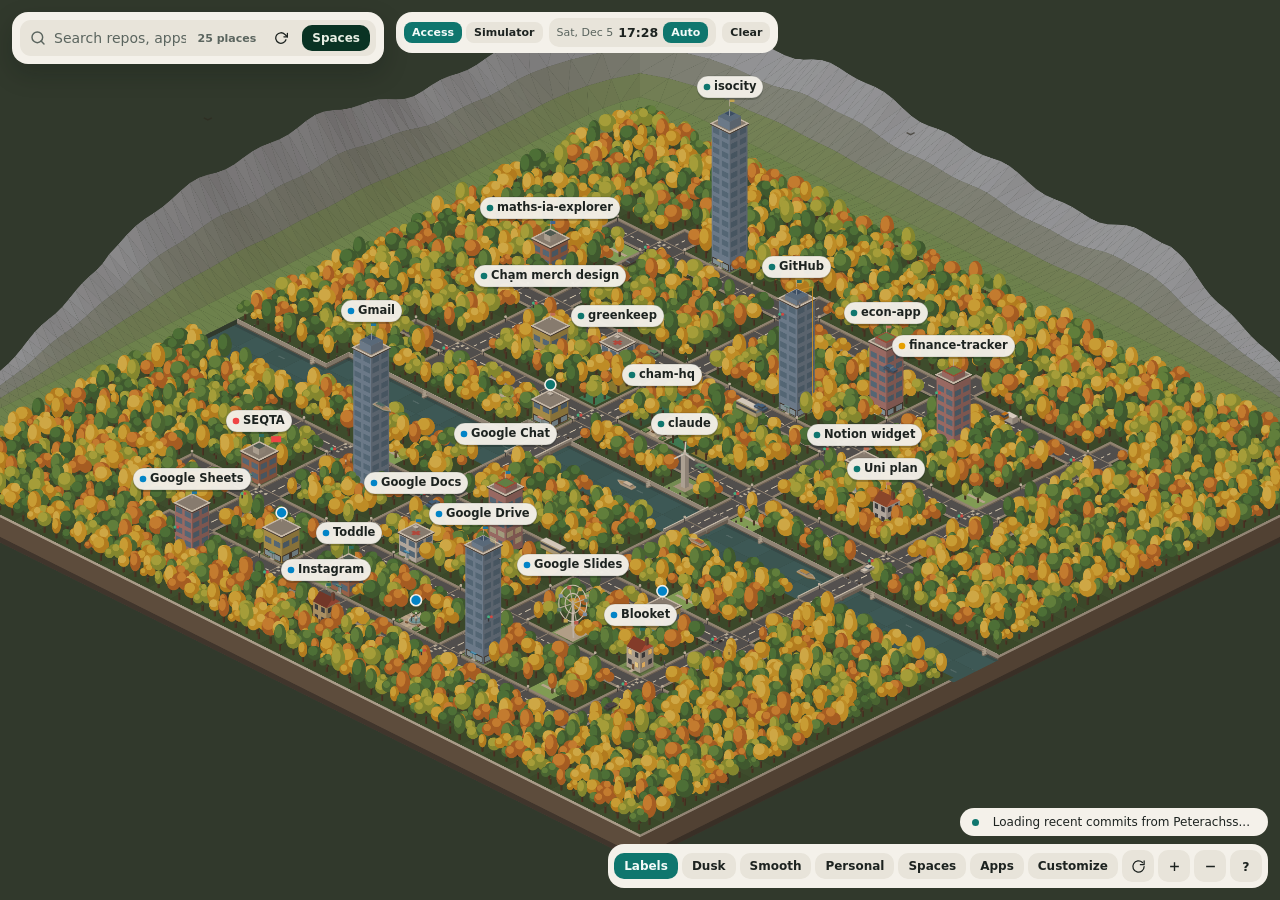
==== commit c555a3aa: "wip: office exterior for workspace buildings, decluttered interior, connected ridge (unverified, sup" ====
--- a/index.html
+++ b/index.html
@@ -20,7 +20,7 @@
   <link rel="dns-prefetch" href="https://github.com" />
   <link rel="dns-prefetch" href="https://econ-app-bice.vercel.app" />
   <link rel="icon" href="icon.svg" type="image/svg+xml" />
-  <link rel="stylesheet" href="city.css?v=105" />
+  <link rel="stylesheet" href="city.css?v=106" />
 </head>
 <body>
   <main class="app">
@@ -428,8 +428,8 @@
     <div id="carToast" class="car-toast ui-chrome" role="status" hidden></div>
     <div id="tip" class="tip ui-chrome" role="status" hidden></div>
   </main>
-  <script src="catalog.js?v=105"></script>
-  <script src="city.js?v=105"></script>
-  <script src="workspaces.js?v=105"></script>
+  <script src="catalog.js?v=106"></script>
+  <script src="city.js?v=106"></script>
+  <script src="workspaces.js?v=106"></script>
 </body>
 </html>
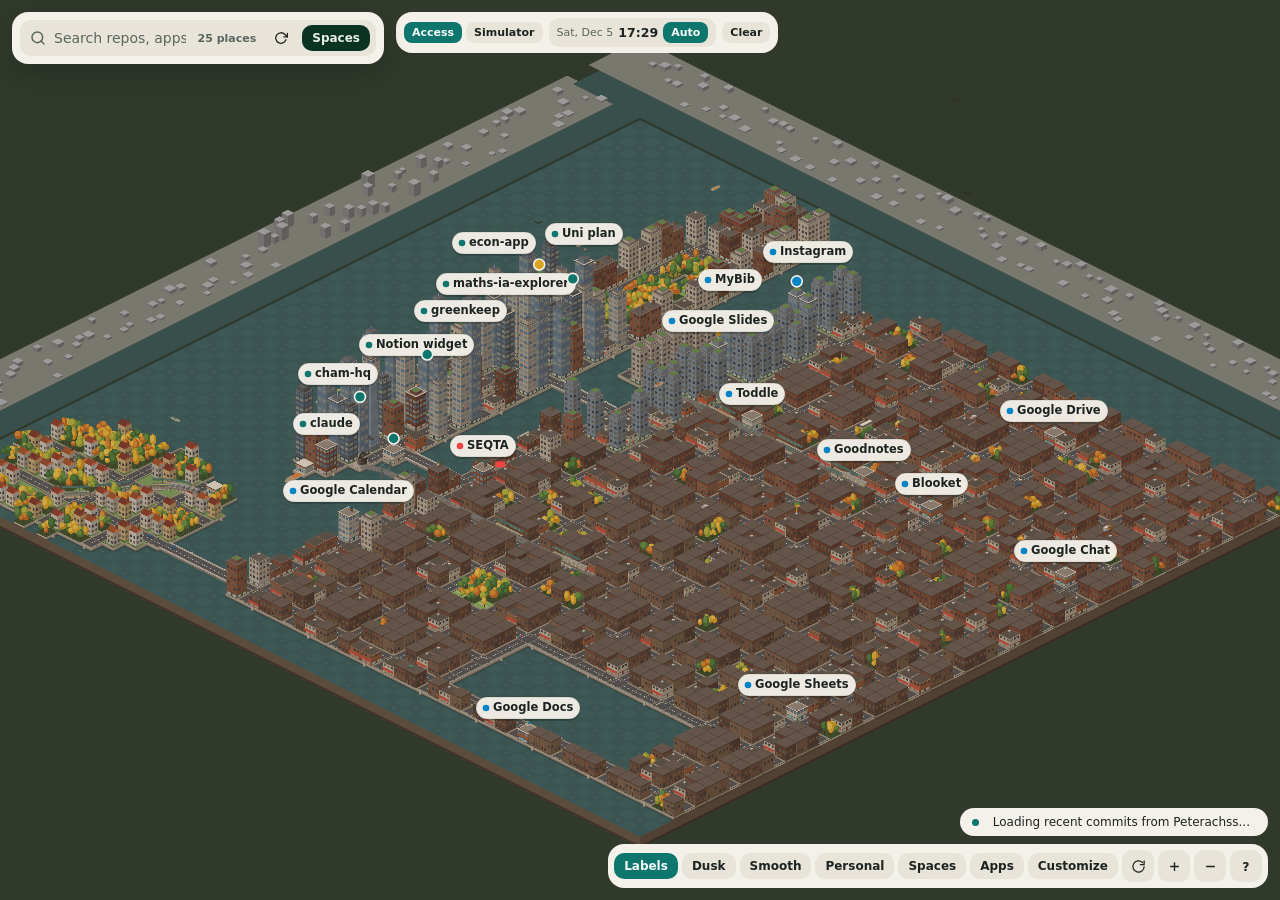
==== commit 90804edb: "feat: New York map with four islands, working railway and NYC districts - nyc.js: 64x64 New York map" ====
--- a/index.html
+++ b/index.html
@@ -20,7 +20,7 @@
   <link rel="dns-prefetch" href="https://github.com" />
   <link rel="dns-prefetch" href="https://econ-app-bice.vercel.app" />
   <link rel="icon" href="icon.svg" type="image/svg+xml" />
-  <link rel="stylesheet" href="city.css?v=106" />
+  <link rel="stylesheet" href="city.css?v=108" />
 </head>
 <body>
   <main class="app">
@@ -320,6 +320,10 @@
         </button>
       </div>
       <div class="custom-group">
+        <span class="stat-label">City map &amp; saves</span>
+        <div class="field-row"><button id="openCitiesBtn" class="chip small" type="button">Cities, saves &amp; New York map</button></div>
+      </div>
+      <div class="custom-group">
         <span class="stat-label">Map theme</span>
         <div id="themeRow" class="theme-grid" role="group" aria-label="Map biome themes">
           <button class="filter-chip theme-btn" type="button" data-theme="dark" aria-pressed="false">Dark</button>
@@ -428,8 +432,9 @@
     <div id="carToast" class="car-toast ui-chrome" role="status" hidden></div>
     <div id="tip" class="tip ui-chrome" role="status" hidden></div>
   </main>
-  <script src="catalog.js?v=106"></script>
-  <script src="city.js?v=106"></script>
-  <script src="workspaces.js?v=106"></script>
+  <script src="catalog.js?v=108"></script>
+  <script src="nyc.js?v=108"></script>
+  <script src="city.js?v=108"></script>
+  <script src="workspaces.js?v=108"></script>
 </body>
 </html>
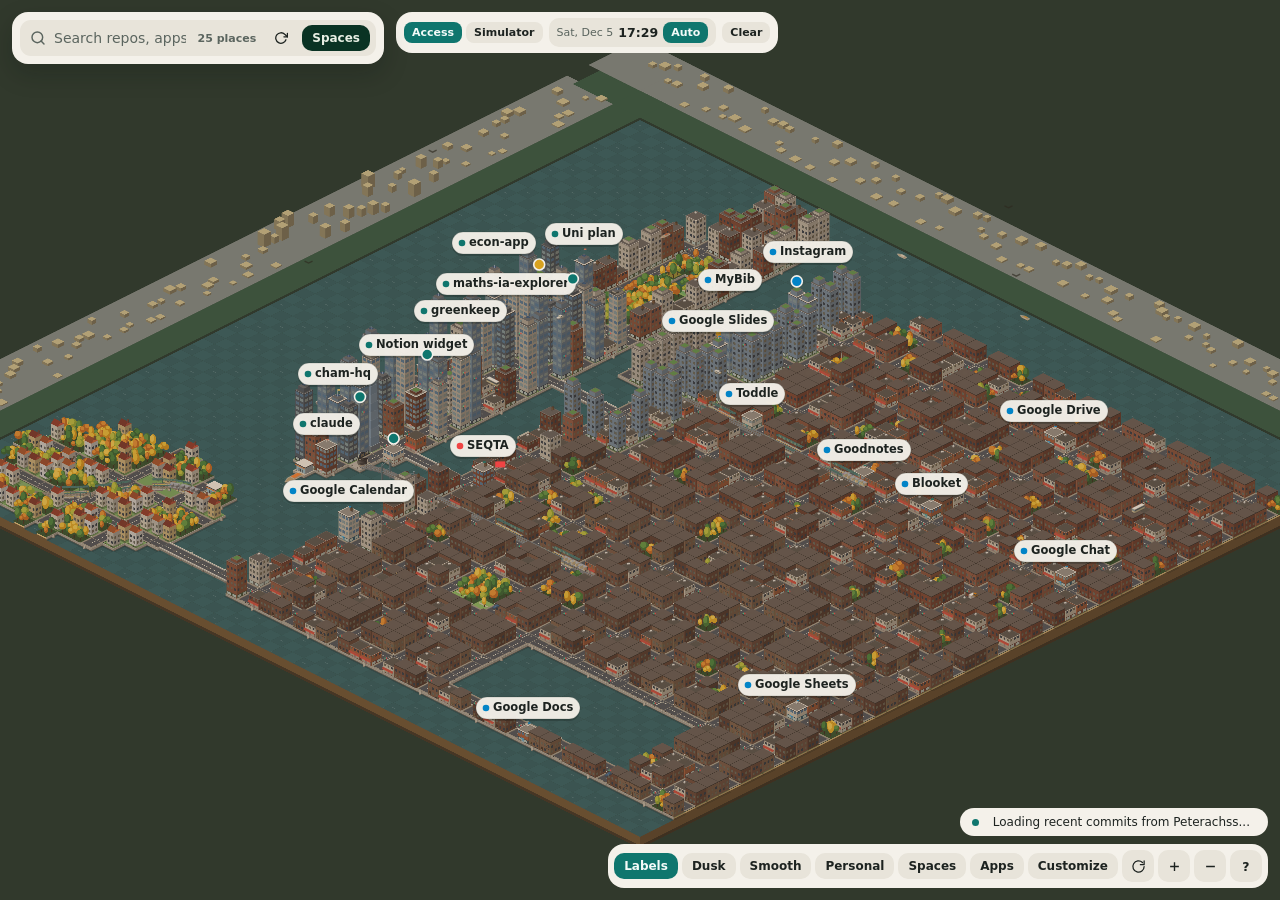
==== commit 7e2e3722: "perf: time-sliced map rebuild removes the rotation stall Rebuilds run as a resumable job of whole di" ====
--- a/index.html
+++ b/index.html
@@ -20,7 +20,7 @@
   <link rel="dns-prefetch" href="https://github.com" />
   <link rel="dns-prefetch" href="https://econ-app-bice.vercel.app" />
   <link rel="icon" href="icon.svg" type="image/svg+xml" />
-  <link rel="stylesheet" href="city.css?v=108" />
+  <link rel="stylesheet" href="city.css?v=109" />
 </head>
 <body>
   <main class="app">
@@ -432,9 +432,9 @@
     <div id="carToast" class="car-toast ui-chrome" role="status" hidden></div>
     <div id="tip" class="tip ui-chrome" role="status" hidden></div>
   </main>
-  <script src="catalog.js?v=108"></script>
-  <script src="nyc.js?v=108"></script>
-  <script src="city.js?v=108"></script>
-  <script src="workspaces.js?v=108"></script>
+  <script src="catalog.js?v=109"></script>
+  <script src="nyc.js?v=109"></script>
+  <script src="city.js?v=109"></script>
+  <script src="workspaces.js?v=109"></script>
 </body>
 </html>
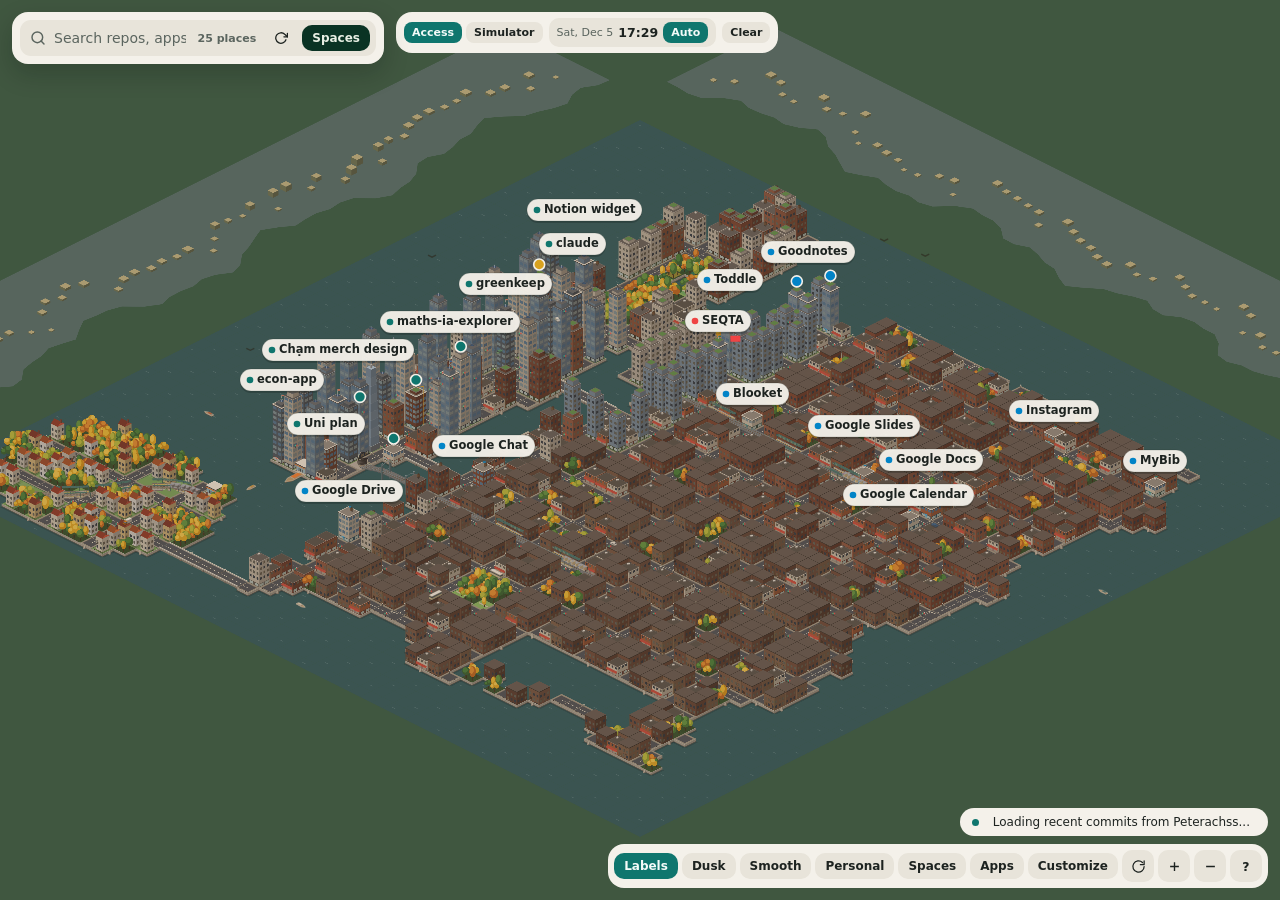
==== commit 8744694b: "feat: NYC as four irregular islands in open harbour water - New coastlines for fresh NYC cities: wob" ====
--- a/index.html
+++ b/index.html
@@ -20,7 +20,7 @@
   <link rel="dns-prefetch" href="https://github.com" />
   <link rel="dns-prefetch" href="https://econ-app-bice.vercel.app" />
   <link rel="icon" href="icon.svg" type="image/svg+xml" />
-  <link rel="stylesheet" href="city.css?v=109" />
+  <link rel="stylesheet" href="city.css?v=110" />
 </head>
 <body>
   <main class="app">
@@ -432,9 +432,9 @@
     <div id="carToast" class="car-toast ui-chrome" role="status" hidden></div>
     <div id="tip" class="tip ui-chrome" role="status" hidden></div>
   </main>
-  <script src="catalog.js?v=109"></script>
-  <script src="nyc.js?v=109"></script>
-  <script src="city.js?v=109"></script>
-  <script src="workspaces.js?v=109"></script>
+  <script src="catalog.js?v=110"></script>
+  <script src="nyc.js?v=110"></script>
+  <script src="city.js?v=110"></script>
+  <script src="workspaces.js?v=110"></script>
 </body>
 </html>
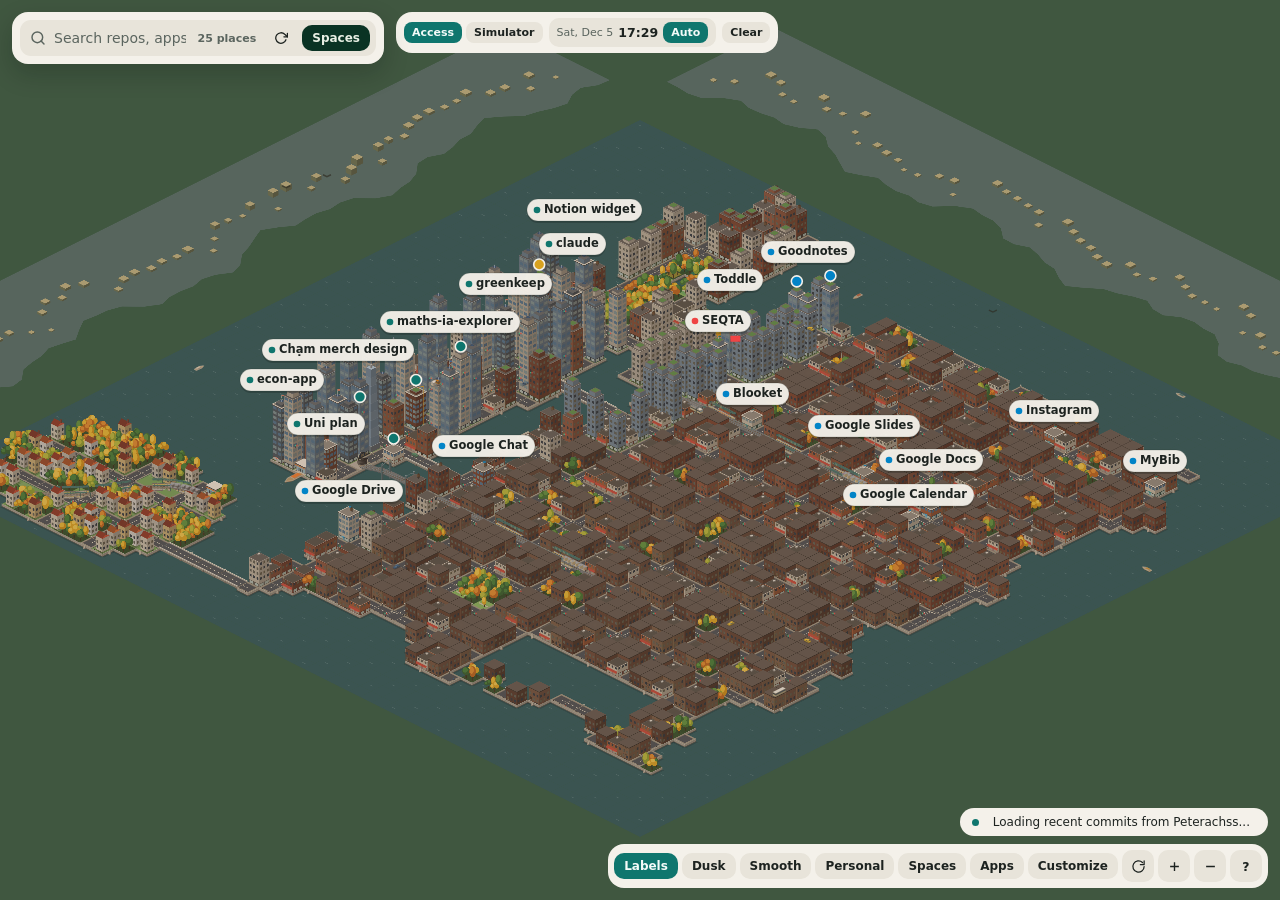
==== commit 301a9474: "feat: NYC street kit, yellow cabs and station name plates - Intersections get a green street-sign po" ====
--- a/index.html
+++ b/index.html
@@ -20,7 +20,7 @@
   <link rel="dns-prefetch" href="https://github.com" />
   <link rel="dns-prefetch" href="https://econ-app-bice.vercel.app" />
   <link rel="icon" href="icon.svg" type="image/svg+xml" />
-  <link rel="stylesheet" href="city.css?v=110" />
+  <link rel="stylesheet" href="city.css?v=111" />
 </head>
 <body>
   <main class="app">
@@ -432,9 +432,9 @@
     <div id="carToast" class="car-toast ui-chrome" role="status" hidden></div>
     <div id="tip" class="tip ui-chrome" role="status" hidden></div>
   </main>
-  <script src="catalog.js?v=110"></script>
-  <script src="nyc.js?v=110"></script>
-  <script src="city.js?v=110"></script>
-  <script src="workspaces.js?v=110"></script>
+  <script src="catalog.js?v=111"></script>
+  <script src="nyc.js?v=111"></script>
+  <script src="city.js?v=111"></script>
+  <script src="workspaces.js?v=111"></script>
 </body>
 </html>
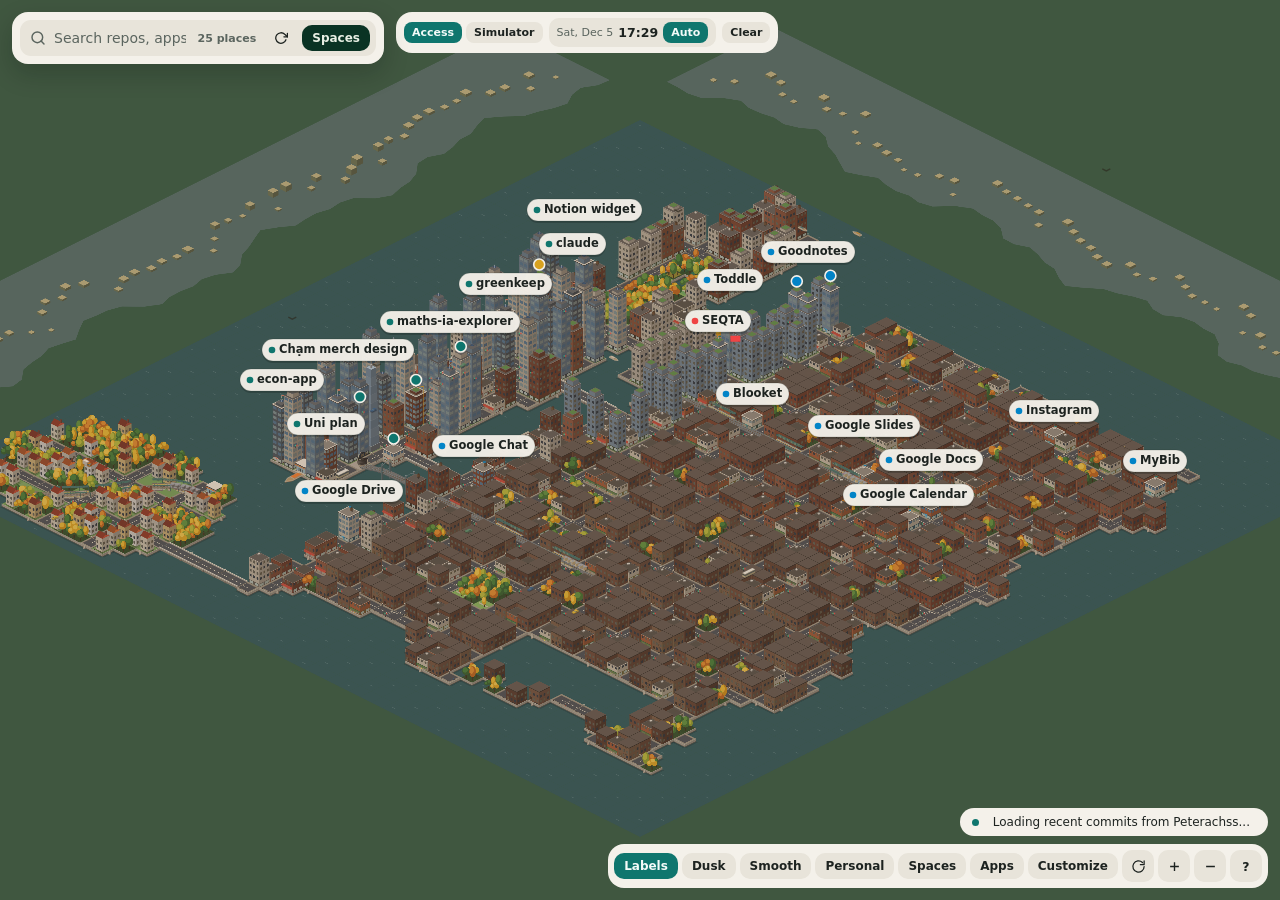
==== commit 22e31a2c: "feat: Brooklyn/Queens corner delis and shade under the elevated track - Corner shops in Brooklyn and" ====
--- a/index.html
+++ b/index.html
@@ -20,7 +20,7 @@
   <link rel="dns-prefetch" href="https://github.com" />
   <link rel="dns-prefetch" href="https://econ-app-bice.vercel.app" />
   <link rel="icon" href="icon.svg" type="image/svg+xml" />
-  <link rel="stylesheet" href="city.css?v=111" />
+  <link rel="stylesheet" href="city.css?v=112" />
 </head>
 <body>
   <main class="app">
@@ -432,9 +432,9 @@
     <div id="carToast" class="car-toast ui-chrome" role="status" hidden></div>
     <div id="tip" class="tip ui-chrome" role="status" hidden></div>
   </main>
-  <script src="catalog.js?v=111"></script>
-  <script src="nyc.js?v=111"></script>
-  <script src="city.js?v=111"></script>
-  <script src="workspaces.js?v=111"></script>
+  <script src="catalog.js?v=112"></script>
+  <script src="nyc.js?v=112"></script>
+  <script src="city.js?v=112"></script>
+  <script src="workspaces.js?v=112"></script>
 </body>
 </html>
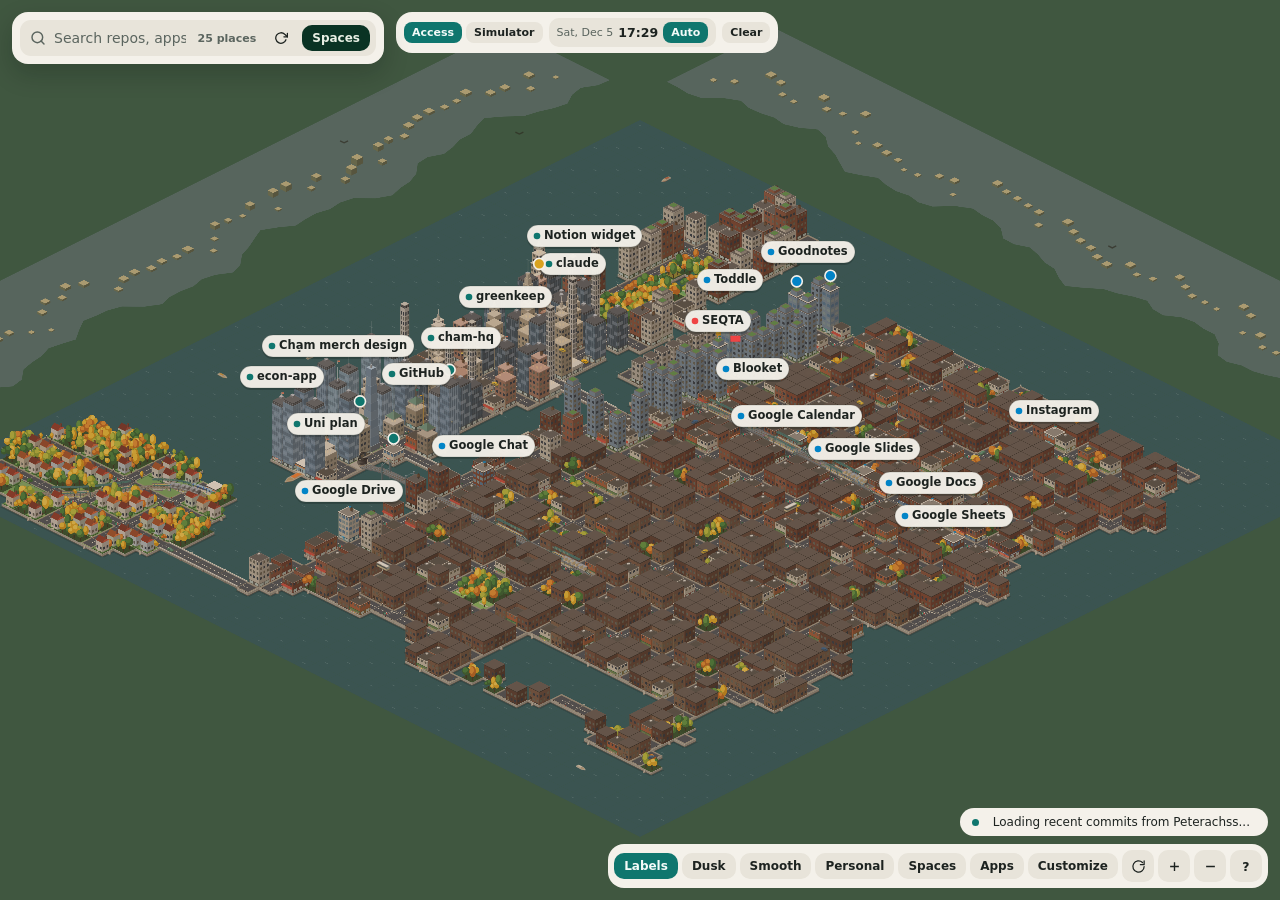
==== commit fdc88463: "feat: NYC skyline clusters, Queens el avenue, Staten transfer, Midtown lobby - Lower Manhattan vs Mi" ====
--- a/index.html
+++ b/index.html
@@ -20,7 +20,7 @@
   <link rel="dns-prefetch" href="https://github.com" />
   <link rel="dns-prefetch" href="https://econ-app-bice.vercel.app" />
   <link rel="icon" href="icon.svg" type="image/svg+xml" />
-  <link rel="stylesheet" href="city.css?v=112" />
+  <link rel="stylesheet" href="city.css?v=113" />
 </head>
 <body>
   <main class="app">
@@ -432,9 +432,9 @@
     <div id="carToast" class="car-toast ui-chrome" role="status" hidden></div>
     <div id="tip" class="tip ui-chrome" role="status" hidden></div>
   </main>
-  <script src="catalog.js?v=112"></script>
-  <script src="nyc.js?v=112"></script>
-  <script src="city.js?v=112"></script>
-  <script src="workspaces.js?v=112"></script>
+  <script src="catalog.js?v=113"></script>
+  <script src="nyc.js?v=113"></script>
+  <script src="city.js?v=113"></script>
+  <script src="workspaces.js?v=113"></script>
 </body>
 </html>
